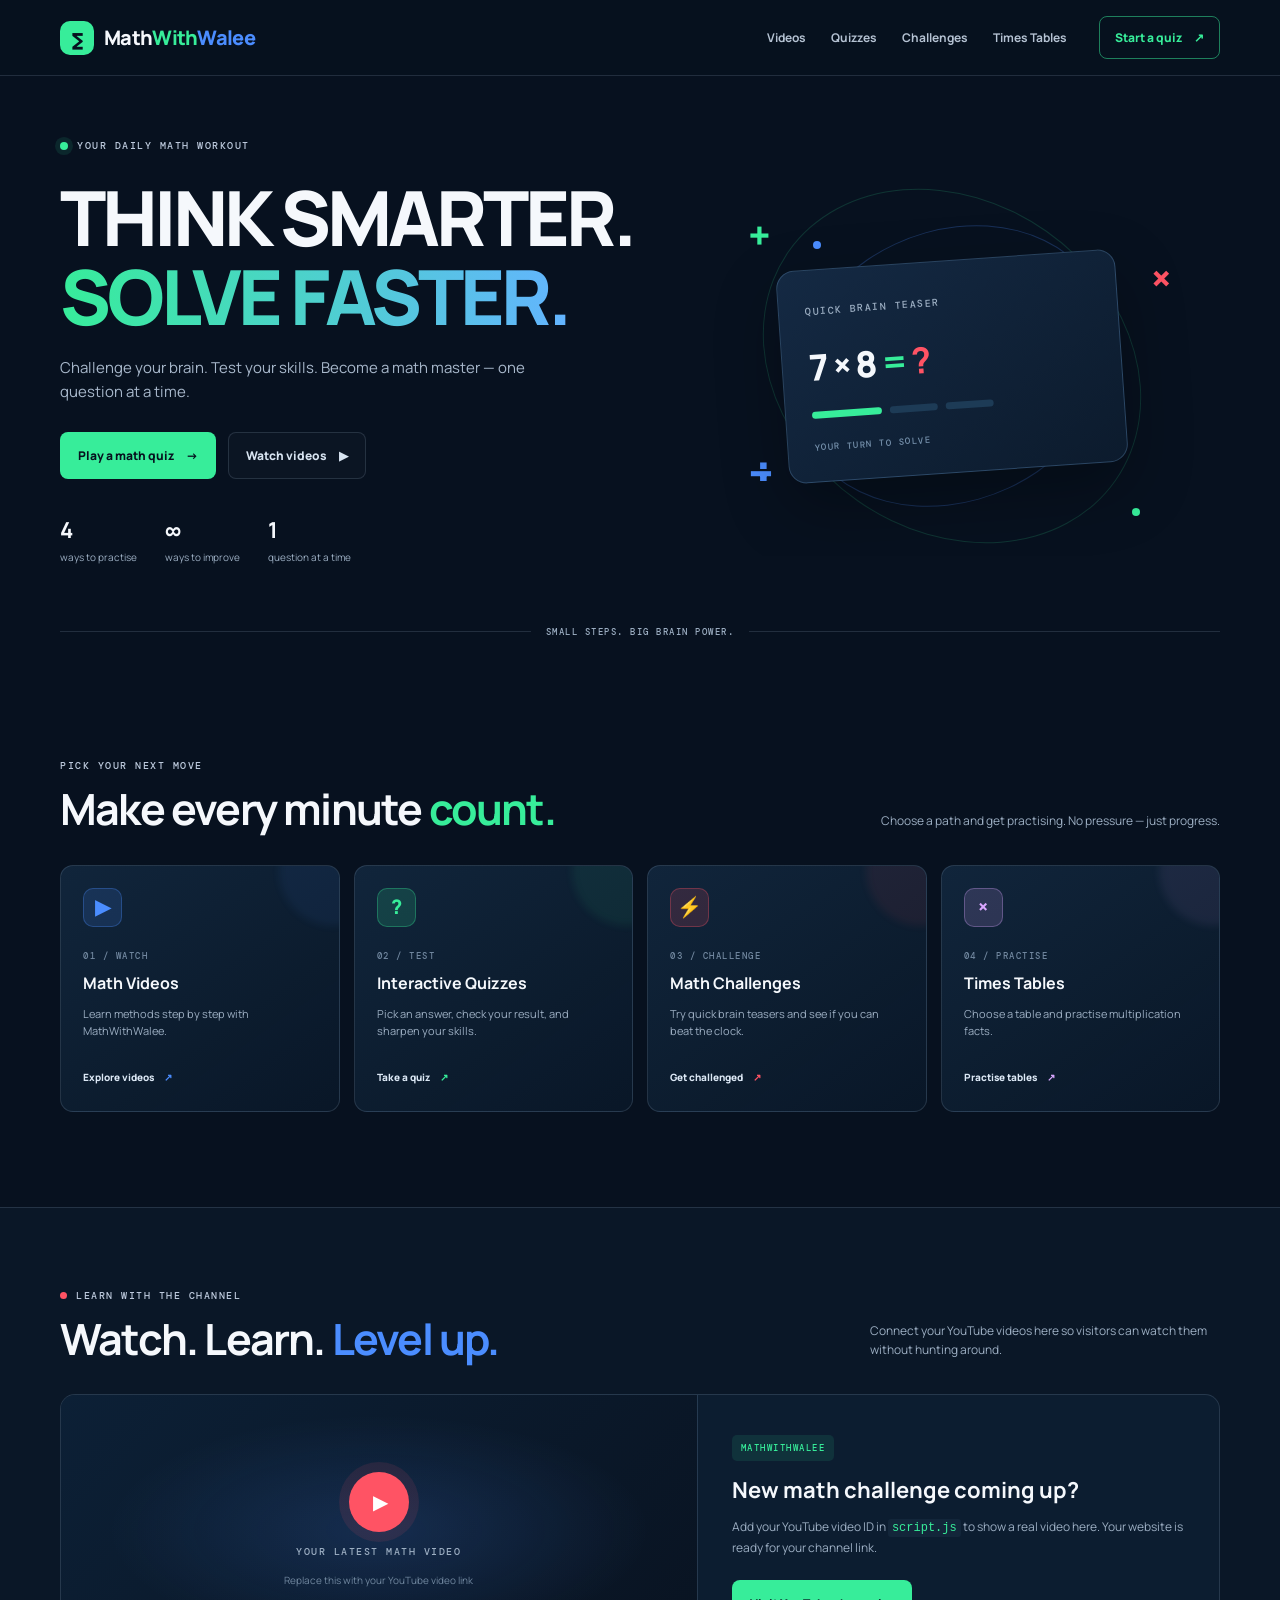
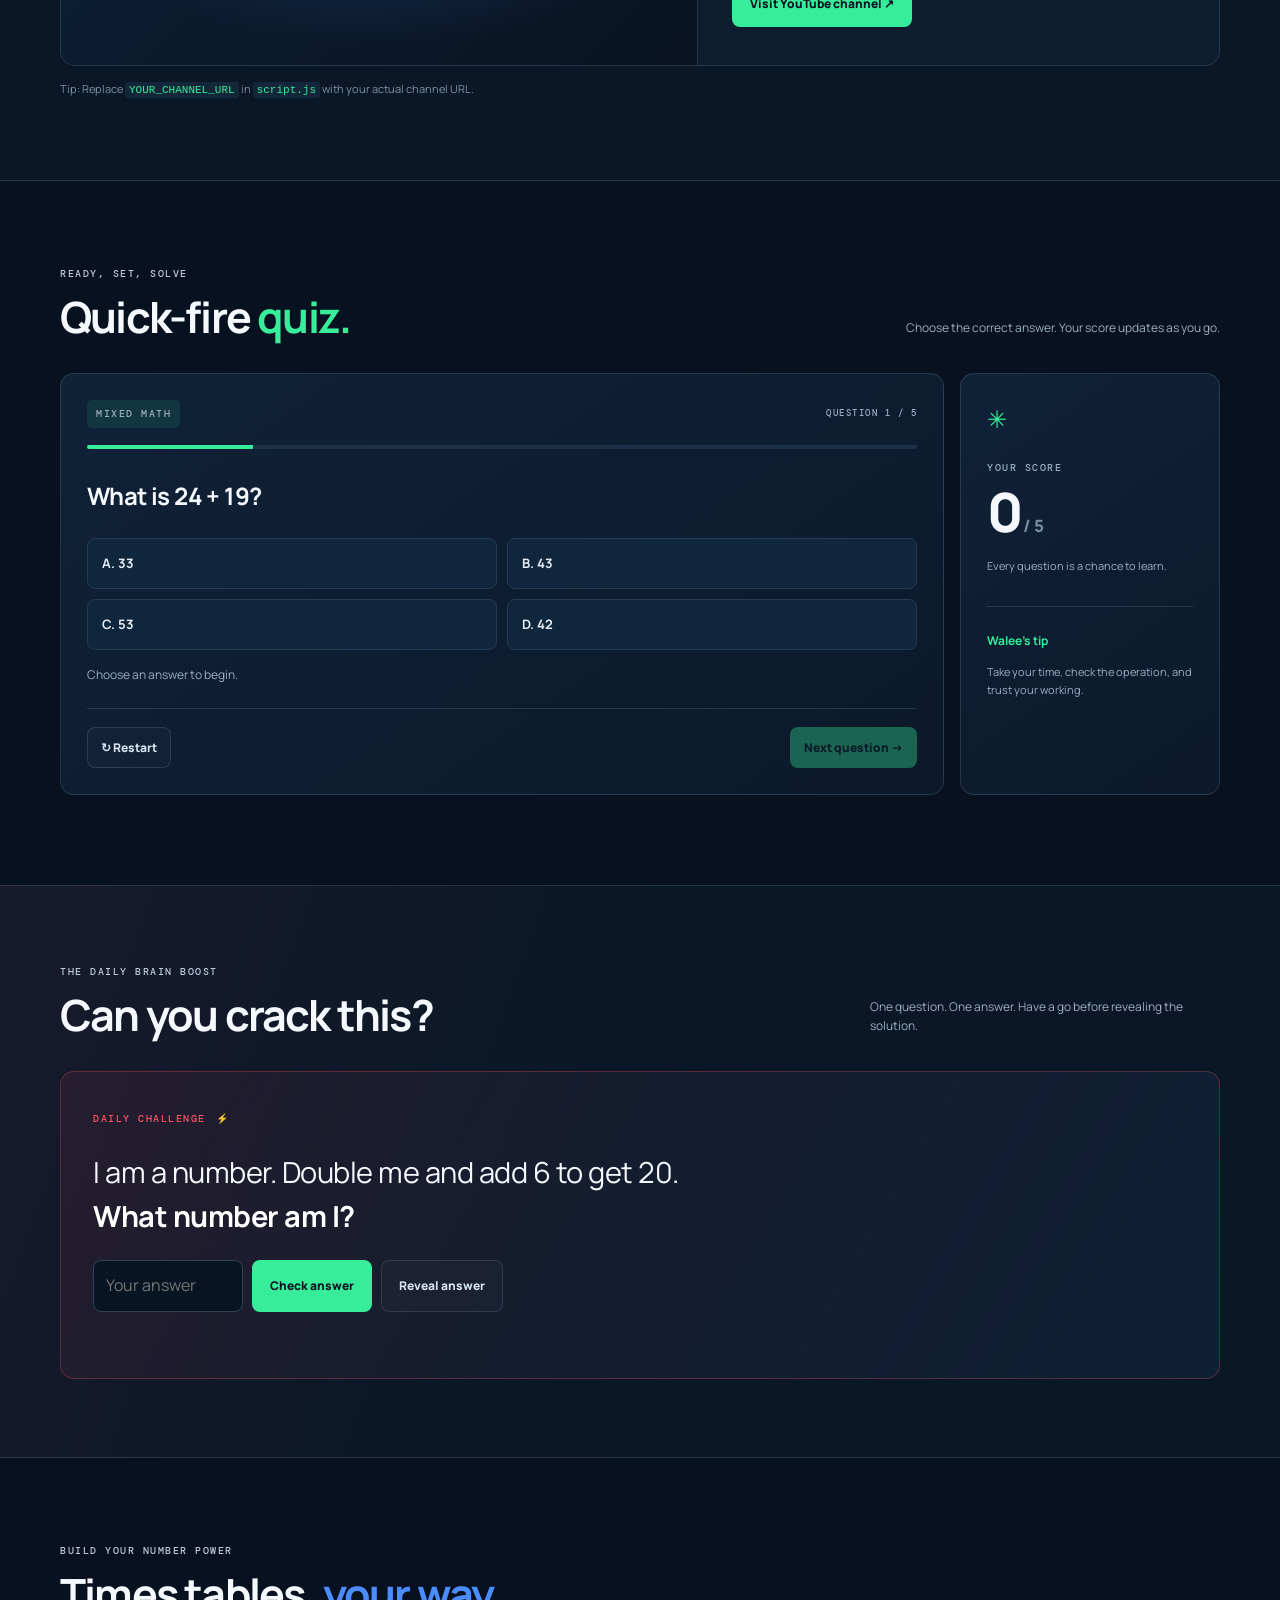
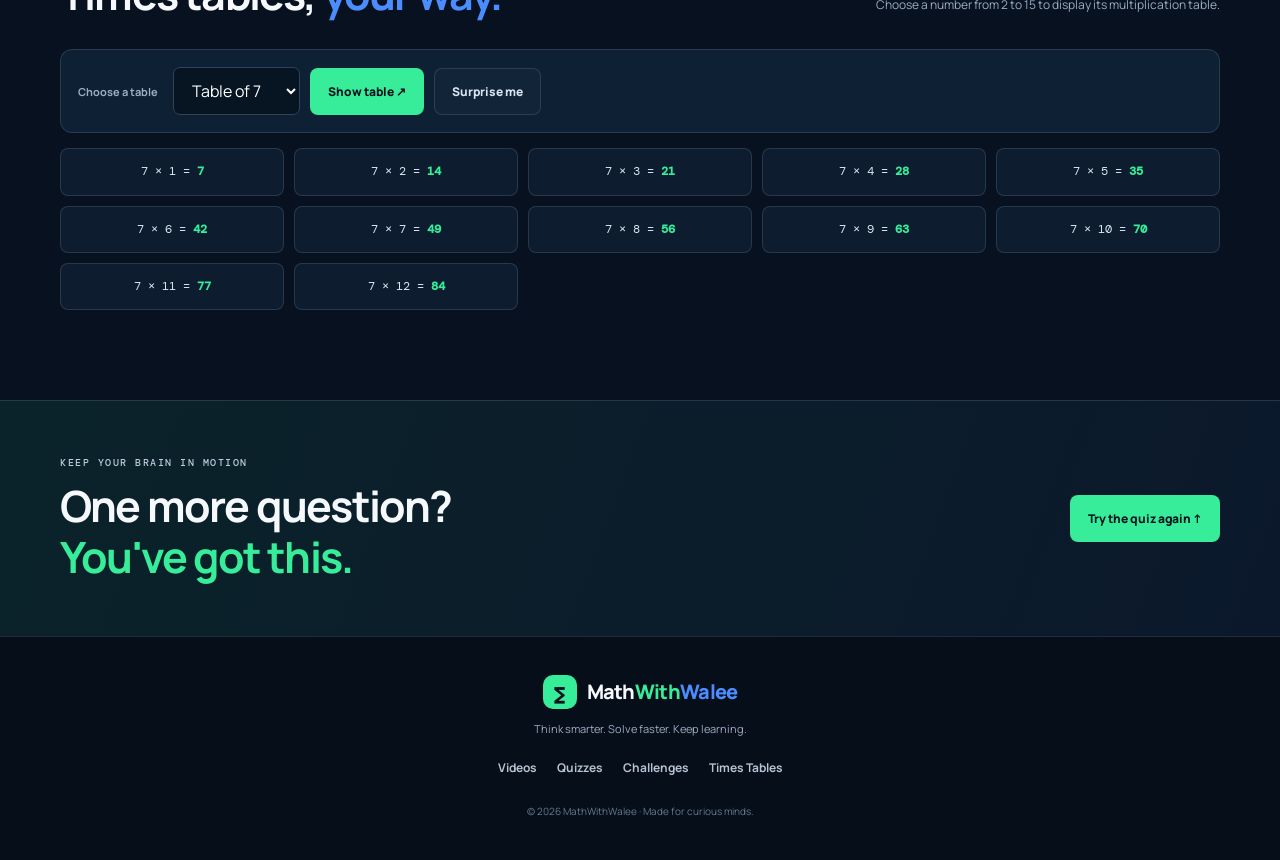
==== index.html @ cb229038 "Add files via upload" ====
<!doctype html>
<html lang="en">
<head>
  <meta charset="utf-8">
  <meta name="viewport" content="width=device-width, initial-scale=1">
  <meta name="description" content="MathWithWalee — think smarter, solve faster. Practice math quizzes, challenges, times tables and videos.">
  <title>MathWithWalee | Think Smarter. Solve Faster.</title>
  <link rel="stylesheet" href="styles.css">
</head>
<body>
  <header class="site-header">
    <a class="brand" href="#home" aria-label="MathWithWalee home">
      <span class="brand-mark">∑</span><span>Math<span class="green">With</span><span class="blue">Walee</span></span>
    </a>
    <button class="menu-toggle" id="menuToggle" aria-label="Open navigation" aria-expanded="false">☰</button>
    <nav id="mainNav" aria-label="Main navigation">
      <a href="#videos">Videos</a><a href="#quiz">Quizzes</a><a href="#challenges">Challenges</a><a href="#tables">Times Tables</a>
    </nav>
    <a class="header-cta" href="#quiz">Start a quiz <span>↗</span></a>
  </header>

  <main>
    <section class="hero section-wrap" id="home">
      <div class="hero-copy">
        <div class="eyebrow"><span class="pulse"></span> YOUR DAILY MATH WORKOUT</div>
        <h1>THINK SMARTER.<br><span class="gradient-text">SOLVE FASTER.</span></h1>
        <p>Challenge your brain. Test your skills. Become a math master — one question at a time.</p>
        <div class="hero-actions"><a class="btn btn-primary" href="#quiz">Play a math quiz <span>→</span></a><a class="btn btn-ghost" href="#videos">Watch videos <span>▶</span></a></div>
        <div class="hero-stats"><div><strong>4</strong><span>ways to practise</span></div><div><strong>∞</strong><span>ways to improve</span></div><div><strong>1</strong><span>question at a time</span></div></div>
      </div>
      <div class="hero-art" aria-label="Decorative math symbols">
        <div class="art-orbit orbit-one"></div><div class="art-orbit orbit-two"></div>
        <div class="floating-symbol plus">+</div><div class="floating-symbol divide">÷</div><div class="floating-symbol multiply">×</div>
        <div class="equation-card"><span class="mini-label">QUICK BRAIN TEASER</span><div class="equation">7 × 8 <span>=</span> <b>?</b></div><div class="answer-slots"><i></i><i></i><i></i></div><span class="card-foot">YOUR TURN TO SOLVE</span></div>
        <div class="art-dot dot-a"></div><div class="art-dot dot-b"></div><div class="art-dot dot-c"></div>
      </div>
      <div class="hero-bottom-line"><span></span> SMALL STEPS. BIG BRAIN POWER. <span></span></div>
    </section>

    <section class="section-wrap explore" id="explore">
      <div class="section-heading"><div><div class="eyebrow">PICK YOUR NEXT MOVE</div><h2>Make every minute <span class="green">count.</span></h2></div><p>Choose a path and get practising. No pressure — just progress.</p></div>
      <div class="feature-grid">
        <a class="feature-card feature-video" href="#videos"><div class="feature-icon">▶</div><div class="feature-number">01 / WATCH</div><h3>Math Videos</h3><p>Learn methods step by step with MathWithWalee.</p><span class="card-link">Explore videos <b>↗</b></span></a>
        <a class="feature-card feature-quiz" href="#quiz"><div class="feature-icon">?</div><div class="feature-number">02 / TEST</div><h3>Interactive Quizzes</h3><p>Pick an answer, check your result, and sharpen your skills.</p><span class="card-link">Take a quiz <b>↗</b></span></a>
        <a class="feature-card feature-challenge" href="#challenges"><div class="feature-icon">⚡</div><div class="feature-number">03 / CHALLENGE</div><h3>Math Challenges</h3><p>Try quick brain teasers and see if you can beat the clock.</p><span class="card-link">Get challenged <b>↗</b></span></a>
        <a class="feature-card feature-tables" href="#tables"><div class="feature-icon">×</div><div class="feature-number">04 / PRACTISE</div><h3>Times Tables</h3><p>Choose a table and practise multiplication facts.</p><span class="card-link">Practise tables <b>↗</b></span></a>
      </div>
    </section>

    <section class="dark-band" id="videos">
      <div class="section-wrap video-section">
        <div class="section-heading"><div><div class="eyebrow"><span class="red-dot"></span> LEARN WITH THE CHANNEL</div><h2>Watch. Learn. <span class="blue">Level up.</span></h2></div><p>Connect your YouTube videos here so visitors can watch them without hunting around.</p></div>
        <div class="video-panel">
          <div class="video-placeholder"><div class="play-button">▶</div><span>YOUR LATEST MATH VIDEO</span><small>Replace this with your YouTube video link</small></div>
          <div class="video-info"><span class="tag">MATHWITHWALEE</span><h3>New math challenge coming up?</h3><p>Add your YouTube video ID in <code>script.js</code> to show a real video here. Your website is ready for your channel link.</p><a class="btn btn-primary" id="youtubeLink" href="https://www.youtube.com/" target="_blank" rel="noopener">Visit YouTube channel ↗</a></div>
        </div>
        <div class="helper-note">Tip: Replace <code>YOUR_CHANNEL_URL</code> in <code>script.js</code> with your actual channel URL.</div>
      </div>
    </section>

    <section class="section-wrap quiz-section" id="quiz">
      <div class="section-heading"><div><div class="eyebrow">READY, SET, SOLVE</div><h2>Quick-fire <span class="green">quiz.</span></h2></div><p>Choose the correct answer. Your score updates as you go.</p></div>
      <div class="quiz-layout">
        <div class="quiz-card">
          <div class="quiz-top"><span class="tag">MIXED MATH</span><span id="questionCounter">QUESTION 1 / 5</span></div>
          <div class="progress-track"><div id="progressBar"></div></div>
          <h3 id="questionText">What is 24 + 19?</h3>
          <div class="answer-grid" id="answerOptions"></div>
          <div class="quiz-feedback" id="quizFeedback" aria-live="polite">Choose an answer to begin.</div>
          <div class="quiz-controls"><button class="btn btn-ghost" id="restartQuiz">↻ Restart</button><button class="btn btn-primary" id="nextQuestion" disabled>Next question →</button></div>
        </div>
        <aside class="score-card"><div class="score-symbol">✳</div><span class="mini-label">YOUR SCORE</span><div class="score-number"><span id="scoreValue">0</span><small> / 5</small></div><p id="scoreMessage">Every question is a chance to learn.</p><div class="score-rule"></div><div class="score-tip"><b>Walee's tip</b><p>Take your time, check the operation, and trust your working.</p></div></aside>
      </div>
    </section>

    <section class="challenge-section" id="challenges">
      <div class="section-wrap">
        <div class="section-heading"><div><div class="eyebrow">THE DAILY BRAIN BOOST</div><h2>Can you crack <span class="red">this?</span></h2></div><p>One question. One answer. Have a go before revealing the solution.</p></div>
        <div class="challenge-box"><div class="challenge-badge">DAILY CHALLENGE <span>⚡</span></div><div class="challenge-question">I am a number. Double me and add 6 to get 20. <br><strong>What number am I?</strong></div><div class="challenge-actions"><input id="challengeAnswer" type="number" inputmode="numeric" placeholder="Your answer" aria-label="Your answer"><button class="btn btn-primary" id="checkChallenge">Check answer</button><button class="btn btn-ghost" id="revealChallenge">Reveal answer</button></div><p id="challengeFeedback" class="challenge-feedback" aria-live="polite"></p></div>
      </div>
    </section>

    <section class="section-wrap tables-section" id="tables">
      <div class="section-heading"><div><div class="eyebrow">BUILD YOUR NUMBER POWER</div><h2>Times tables, <span class="blue">your way.</span></h2></div><p>Choose a number from 2 to 15 to display its multiplication table.</p></div>
      <div class="tables-tool"><label for="tableSelect">Choose a table</label><select id="tableSelect"></select><button class="btn btn-primary" id="showTable">Show table ↗</button><button class="btn btn-ghost" id="randomTable">Surprise me</button></div>
      <div class="table-results" id="tableResults" aria-live="polite"></div>
    </section>

    <section class="final-cta"><div class="section-wrap cta-inner"><div><div class="eyebrow">KEEP YOUR BRAIN IN MOTION</div><h2>One more question?<br><span class="green">You've got this.</span></h2></div><a class="btn btn-primary" href="#quiz">Try the quiz again ↑</a></div></section>
  </main>
  <footer class="site-footer"><a class="brand" href="#home"><span class="brand-mark">∑</span><span>Math<span class="green">With</span><span class="blue">Walee</span></span></a><p>Think smarter. Solve faster. Keep learning.</p><div class="footer-links"><a href="#videos">Videos</a><a href="#quiz">Quizzes</a><a href="#challenges">Challenges</a><a href="#tables">Times Tables</a></div><small>© <span id="year"></span> MathWithWalee · Made for curious minds.</small></footer>
  <script src="script.js"></script>
</body>
</html>
---- styles.css ----
@import url('https://fonts.googleapis.com/css2?family=DM+Mono:wght@400;500&family=Manrope:wght@400;500;600;700;800&display=swap');
:root{--bg:#07111f;--panel:#0d1b2d;--panel2:#102238;--text:#f5f8fc;--muted:#9caec2;--green:#37ed9a;--blue:#4b8dff;--red:#ff5364;--line:rgba(172,198,224,.16);--max:1160px}
*{box-sizing:border-box}html{scroll-behavior:smooth;scroll-padding-top:86px}body{margin:0;background:var(--bg);color:var(--text);font-family:Manrope,Arial,sans-serif;line-height:1.6}a{color:inherit;text-decoration:none}button,input,select{font:inherit}.section-wrap{width:min(var(--max),calc(100% - 44px));margin:auto}.site-header{height:76px;padding:0 max(22px,calc((100% - var(--max))/2));display:flex;align-items:center;gap:32px;border-bottom:1px solid var(--line);background:rgba(7,17,31,.94);position:sticky;top:0;z-index:10;backdrop-filter:blur(16px)}.brand{display:flex;align-items:center;gap:10px;font-weight:800;font-size:20px;letter-spacing:-.7px;white-space:nowrap}.brand-mark{display:grid;place-items:center;width:34px;height:34px;border-radius:10px;background:var(--green);color:#07111f;font-size:23px}.green{color:var(--green)}.blue{color:var(--blue)}.site-header nav{display:flex;gap:25px;margin-left:auto}.site-header nav a,.footer-links a{font-size:12px;color:#b5c3d3;font-weight:700;transition:color .2s}.site-header nav a:hover,.footer-links a:hover{color:var(--green)}.header-cta{font-size:12px;font-weight:800;padding:11px 15px;border:1px solid rgba(55,237,154,.5);border-radius:8px;color:var(--green);white-space:nowrap}.header-cta span{padding-left:10px}.menu-toggle{display:none;background:transparent;color:white;border:0;font-size:24px}
.hero{min-height:565px;display:grid;grid-template-columns:1.06fr .94fr;align-items:center;gap:20px;padding-top:52px;padding-bottom:25px;position:relative}.hero-copy{padding:10px 0 40px}.eyebrow,.mini-label,.feature-number,.tag,.card-foot,.quiz-top span,.hero-bottom-line,.video-placeholder>span{font-family:"DM Mono",monospace;font-size:10px;letter-spacing:1.5px;font-weight:500;color:var(--muted)}.eyebrow{display:flex;align-items:center;gap:9px;color:#bdcadd}.pulse{width:8px;height:8px;border-radius:50%;background:var(--green);box-shadow:0 0 0 5px rgba(55,237,154,.1)}h1{font-size:clamp(43px,6.1vw,76px);line-height:1.04;letter-spacing:-4px;margin:24px 0 20px;font-weight:800}.gradient-text{background:linear-gradient(90deg,var(--green),#63b4ff);background-clip:text;-webkit-background-clip:text;color:transparent}.hero-copy>p{color:#a8b8cb;max-width:475px;font-size:15px}.hero-actions{display:flex;gap:12px;flex-wrap:wrap;margin-top:28px}.btn{display:inline-flex;align-items:center;justify-content:center;gap:12px;border-radius:8px;padding:13px 17px;font-weight:800;font-size:12px;cursor:pointer;border:1px solid transparent;transition:transform .2s,border-color .2s,background .2s}.btn:hover{transform:translateY(-2px)}.btn-primary{background:var(--green);color:#07111f}.btn-primary:hover{background:#72f8b7}.btn-ghost{border-color:var(--line);background:rgba(255,255,255,.02);color:#d8e4f1}.btn-ghost:hover{border-color:rgba(75,141,255,.6)}.hero-stats{display:flex;gap:28px;margin-top:38px}.hero-stats div{display:flex;flex-direction:column}.hero-stats strong{font-size:22px;line-height:1.2}.hero-stats span{font-size:10px;color:var(--muted);margin-top:5px}.hero-art{height:380px;position:relative;display:grid;place-items:center;overflow:hidden}.art-orbit{position:absolute;border:1px solid rgba(75,141,255,.25);border-radius:50%;transform:rotate(-25deg)}.orbit-one{width:330px;height:270px}.orbit-two{width:400px;height:330px;border-color:rgba(55,237,154,.16);transform:rotate(35deg)}.equation-card{z-index:2;width:min(340px,88%);padding:26px;background:linear-gradient(145deg,#142943,#0c1b2d);border:1px solid rgba(113,160,207,.28);border-radius:18px;box-shadow:0 25px 65px rgba(0,0,0,.3);transform:rotate(-4deg)}.equation{font-size:36px;font-weight:800;letter-spacing:-1.5px;margin:16px 0}.equation span{color:var(--green)}.equation b{color:var(--red)}.answer-slots{display:flex;gap:8px}.answer-slots i{height:7px;width:48px;background:#1d3b56;border-radius:5px}.answer-slots i:first-child{background:var(--green);width:70px}.card-foot{display:block;margin-top:22px;font-size:9px;color:#7590ab}.floating-symbol{position:absolute;font-size:40px;font-weight:800}.plus{color:var(--green);top:27px;left:12%}.divide{color:var(--blue);bottom:45px;left:12%;font-size:48px}.multiply{color:var(--red);right:9%;top:70px}.art-dot{position:absolute;width:8px;height:8px;border-radius:50%}.dot-a{background:var(--green);right:15%;bottom:40px}.dot-b{background:var(--blue);left:24%;top:65px}.dot-c{background:var(--red);right:22%;top:26%}.hero-bottom-line{grid-column:1/-1;display:flex;align-items:center;gap:15px;justify-content:center;margin:0 0 22px;font-size:9px}.hero-bottom-line span{height:1px;background:var(--line);flex:1}
.explore{padding-top:72px;padding-bottom:95px}.section-heading{display:flex;align-items:end;justify-content:space-between;gap:30px;margin-bottom:30px}.section-heading h2,.cta-inner h2{font-size:clamp(29px,4vw,43px);line-height:1.18;letter-spacing:-1.8px;margin:10px 0 0}.section-heading>p{max-width:350px;color:var(--muted);font-size:12px;margin:0 0 5px}.feature-grid{display:grid;grid-template-columns:repeat(4,1fr);gap:14px}.feature-card{min-height:245px;padding:22px;border:1px solid var(--line);border-radius:13px;background:linear-gradient(145deg,rgba(18,39,62,.92),rgba(10,24,40,.9));position:relative;overflow:hidden;transition:transform .2s,border-color .2s}.feature-card:hover{transform:translateY(-5px);border-color:rgba(55,237,154,.55)}.feature-card:after{content:"";position:absolute;width:110px;height:110px;border-radius:50%;right:-50px;top:-50px;background:var(--accent);opacity:.07;filter:blur(4px)}.feature-video{--accent:var(--blue)}.feature-quiz{--accent:var(--green)}.feature-challenge{--accent:var(--red)}.feature-tables{--accent:#d9a6ff}.feature-icon{width:39px;height:39px;display:grid;place-items:center;background:color-mix(in srgb,var(--accent) 15%,transparent);border:1px solid color-mix(in srgb,var(--accent) 30%,transparent);color:var(--accent);border-radius:10px;font-weight:800;font-size:20px;margin-bottom:22px}.feature-number{font-size:9px;color:#71879f}.feature-card h3{font-size:16px;margin:8px 0}.feature-card p{font-size:11px;color:var(--muted);margin:0 0 23px}.card-link{font-size:10px;font-weight:800;color:#dce8f5}.card-link b{color:var(--accent);margin-left:8px}
.dark-band{background:#0a1727;border-top:1px solid var(--line);border-bottom:1px solid var(--line)}.video-section{padding-top:80px;padding-bottom:80px}.red-dot{display:inline-block;width:7px;height:7px;background:var(--red);border-radius:50%}.video-panel{display:grid;grid-template-columns:1.1fr .9fr;overflow:hidden;border:1px solid var(--line);border-radius:15px;background:#0c1d30}.video-placeholder{min-height:270px;background:radial-gradient(ellipse at center,rgba(75,141,255,.17),transparent 60%),linear-gradient(135deg,#0c2036,#091321);display:flex;align-items:center;justify-content:center;flex-direction:column;gap:12px;border-right:1px solid var(--line)}.play-button{display:grid;place-items:center;width:60px;height:60px;border-radius:50%;background:var(--red);color:white;padding-left:4px;box-shadow:0 0 0 10px rgba(255,83,100,.1);font-size:20px}.video-placeholder small{font-size:10px;color:#71879f}.video-info{padding:34px;align-self:center}.tag{display:inline-block;padding:6px 9px;border-radius:5px;background:rgba(55,237,154,.1);color:var(--green);font-size:9px}.video-info h3{font-size:22px;line-height:1.25;margin:16px 0 10px}.video-info p{font-size:12px;color:var(--muted);margin-bottom:23px}.helper-note{font-size:11px;color:#7e91a7;margin-top:14px}.helper-note code,.video-info code{color:var(--green);background:#13263a;padding:2px 4px;border-radius:3px}
.quiz-section{padding-top:85px;padding-bottom:90px}.quiz-layout{display:grid;grid-template-columns:1fr 260px;gap:16px}.quiz-card,.score-card{background:linear-gradient(145deg,#102238,#0b192a);border:1px solid var(--line);border-radius:14px;padding:26px}.quiz-top{display:flex;align-items:center;justify-content:space-between;gap:12px}.quiz-top span:last-child{font-size:9px}.progress-track{height:4px;background:#1c3147;border-radius:5px;margin:17px 0 28px;overflow:hidden}.progress-track div{height:100%;width:20%;background:var(--green);transition:width .25s}.quiz-card h3{font-size:24px;letter-spacing:-.6px;margin:0 0 23px}.answer-grid{display:grid;grid-template-columns:1fr 1fr;gap:10px}.answer-option{padding:14px;text-align:left;background:#10263d;border:1px solid #233b53;border-radius:8px;color:#e6eef7;cursor:pointer;font-weight:700;font-size:13px;transition:all .2s}.answer-option:hover:not(:disabled){border-color:var(--blue);background:#152e49}.answer-option.correct{border-color:var(--green);background:rgba(55,237,154,.1);color:var(--green)}.answer-option.incorrect{border-color:var(--red);background:rgba(255,83,100,.1);color:#ff9ba5}.answer-option:disabled{cursor:default}.quiz-feedback{min-height:28px;margin:15px 0;color:var(--muted);font-size:12px}.quiz-feedback.good{color:var(--green)}.quiz-feedback.bad{color:#ff9ba5}.quiz-controls{display:flex;justify-content:space-between;gap:10px;border-top:1px solid var(--line);padding-top:18px}.quiz-controls .btn{padding:10px 13px}.btn:disabled{opacity:.35;cursor:not-allowed;transform:none}.score-card{display:flex;flex-direction:column;align-items:flex-start}.score-symbol{font-size:24px;color:var(--green);margin-bottom:22px}.score-number{font-size:54px;letter-spacing:-3px;font-weight:800;line-height:1.3}.score-number small{font-size:17px;color:#758ba2;letter-spacing:0}.score-card>p{font-size:11px;color:var(--muted)}.score-rule{height:1px;background:var(--line);width:100%;margin:20px 0}.score-tip b{font-size:12px;color:var(--green)}.score-tip p{font-size:11px;color:var(--muted);margin-bottom:0}
.challenge-section{background:linear-gradient(110deg,rgba(255,83,100,.055),transparent 45%),#0a1727;border-top:1px solid var(--line);border-bottom:1px solid var(--line);padding:78px 0}.challenge-box{position:relative;padding:32px;border:1px solid rgba(255,83,100,.28);border-radius:14px;background:linear-gradient(120deg,rgba(255,83,100,.07),rgba(16,34,56,.8));overflow:hidden}.challenge-badge{display:inline-flex;gap:10px;align-items:center;color:var(--red);font:500 10px "DM Mono",monospace;letter-spacing:1.5px}.challenge-question{font-size:clamp(20px,3vw,29px);line-height:1.5;letter-spacing:-.5px;margin:22px 0}.challenge-question strong{color:#fff}.challenge-actions{display:flex;gap:9px;flex-wrap:wrap}.challenge-actions input{width:150px;background:#071523;border:1px solid #314157;color:white;padding:12px;border-radius:8px;outline:none}.challenge-actions input:focus{border-color:var(--green)}.challenge-feedback{min-height:20px;margin:14px 0 0;font-size:12px;color:var(--muted)}.tables-section{padding-top:85px;padding-bottom:90px}.tables-tool{display:flex;align-items:center;gap:10px;flex-wrap:wrap;padding:17px;background:#0e2033;border:1px solid var(--line);border-radius:12px}.tables-tool label{font-size:11px;color:var(--muted);font-weight:700;margin-right:5px}.tables-tool select{background:#071523;color:white;border:1px solid #314157;padding:11px 14px;border-radius:7px;min-width:120px}.table-results{display:grid;grid-template-columns:repeat(5,1fr);gap:10px;margin-top:15px}.table-item{padding:13px 15px;background:#0d1d2f;border:1px solid var(--line);border-radius:8px;text-align:center;font-family:"DM Mono",monospace;font-size:12px;color:#dce8f5}.table-item b{color:var(--green)}.final-cta{background:linear-gradient(110deg,rgba(55,237,154,.08),rgba(75,141,255,.06));border-top:1px solid var(--line)}.cta-inner{display:flex;align-items:center;justify-content:space-between;gap:20px;padding-top:54px;padding-bottom:54px}.site-footer{padding:38px 22px;text-align:center;border-top:1px solid var(--line);background:#060e19}.site-footer .brand{justify-content:center}.site-footer>p{font-size:11px;color:var(--muted)}.footer-links{display:flex;justify-content:center;gap:20px;margin:20px 0}.site-footer>small{font-size:10px;color:#647a91}
@media(max-width:850px){.site-header{gap:15px}.site-header nav{gap:13px}.site-header nav a{font-size:11px}.header-cta{display:none}.hero{grid-template-columns:1fr;padding-top:45px}.hero-copy{padding-bottom:0}.hero-art{height:300px}.hero-bottom-line{margin-top:10px}.feature-grid{grid-template-columns:repeat(2,1fr)}.quiz-layout{grid-template-columns:1fr 220px}.video-panel{grid-template-columns:1fr 1fr}.table-results{grid-template-columns:repeat(3,1fr)}}
@media(max-width:620px){.section-wrap{width:calc(100% - 32px)}.site-header{height:66px;padding:0 16px;justify-content:space-between}.brand{font-size:18px}.menu-toggle{display:block;margin-left:auto}.site-header nav{display:none;position:absolute;top:65px;left:0;right:0;background:#091625;border-bottom:1px solid var(--line);padding:16px;flex-direction:column;gap:16px}.site-header nav.open{display:flex}.hero{padding-top:40px;min-height:auto}.hero-copy>p{font-size:13px}h1{letter-spacing:-2.6px;font-size:clamp(40px,12vw,64px)}.hero-art{height:260px}.equation-card{padding:20px}.equation{font-size:30px}.hero-stats{gap:18px}.hero-stats strong{font-size:19px}.hero-stats span{font-size:9px}.explore,.quiz-section,.tables-section{padding-top:60px;padding-bottom:65px}.section-heading{display:block}.section-heading>p{margin-top:12px}.feature-grid{gap:10px}.feature-card{padding:16px;min-height:235px}.feature-card h3{font-size:14px}.feature-card p{font-size:10px}.video-section{padding-top:60px;padding-bottom:60px}.video-panel{grid-template-columns:1fr}.video-placeholder{min-height:210px;border-right:0;border-bottom:1px solid var(--line)}.video-info{padding:23px}.quiz-layout{grid-template-columns:1fr}.quiz-card{padding:19px}.quiz-card h3{font-size:21px}.score-card{padding:20px}.score-symbol{margin-bottom:10px}.score-rule{margin:12px 0}.score-tip p{margin-top:5px}.challenge-section{padding:60px 0}.challenge-box{padding:22px}.challenge-actions input{width:100%}.challenge-actions .btn{flex:1}.table-results{grid-template-columns:repeat(2,1fr)}.tables-tool>*{flex:1}.tables-tool label{flex-basis:100%}.cta-inner{display:block;padding-top:40px;padding-bottom:40px}.cta-inner .btn{margin-top:20px}.footer-links{gap:12px;flex-wrap:wrap}}

.video-placeholder.embedded-video{display:block;position:relative;min-height:0;aspect-ratio:16/9}.video-placeholder.embedded-video iframe{display:block;width:100%;height:100%;min-height:270px;border:0}
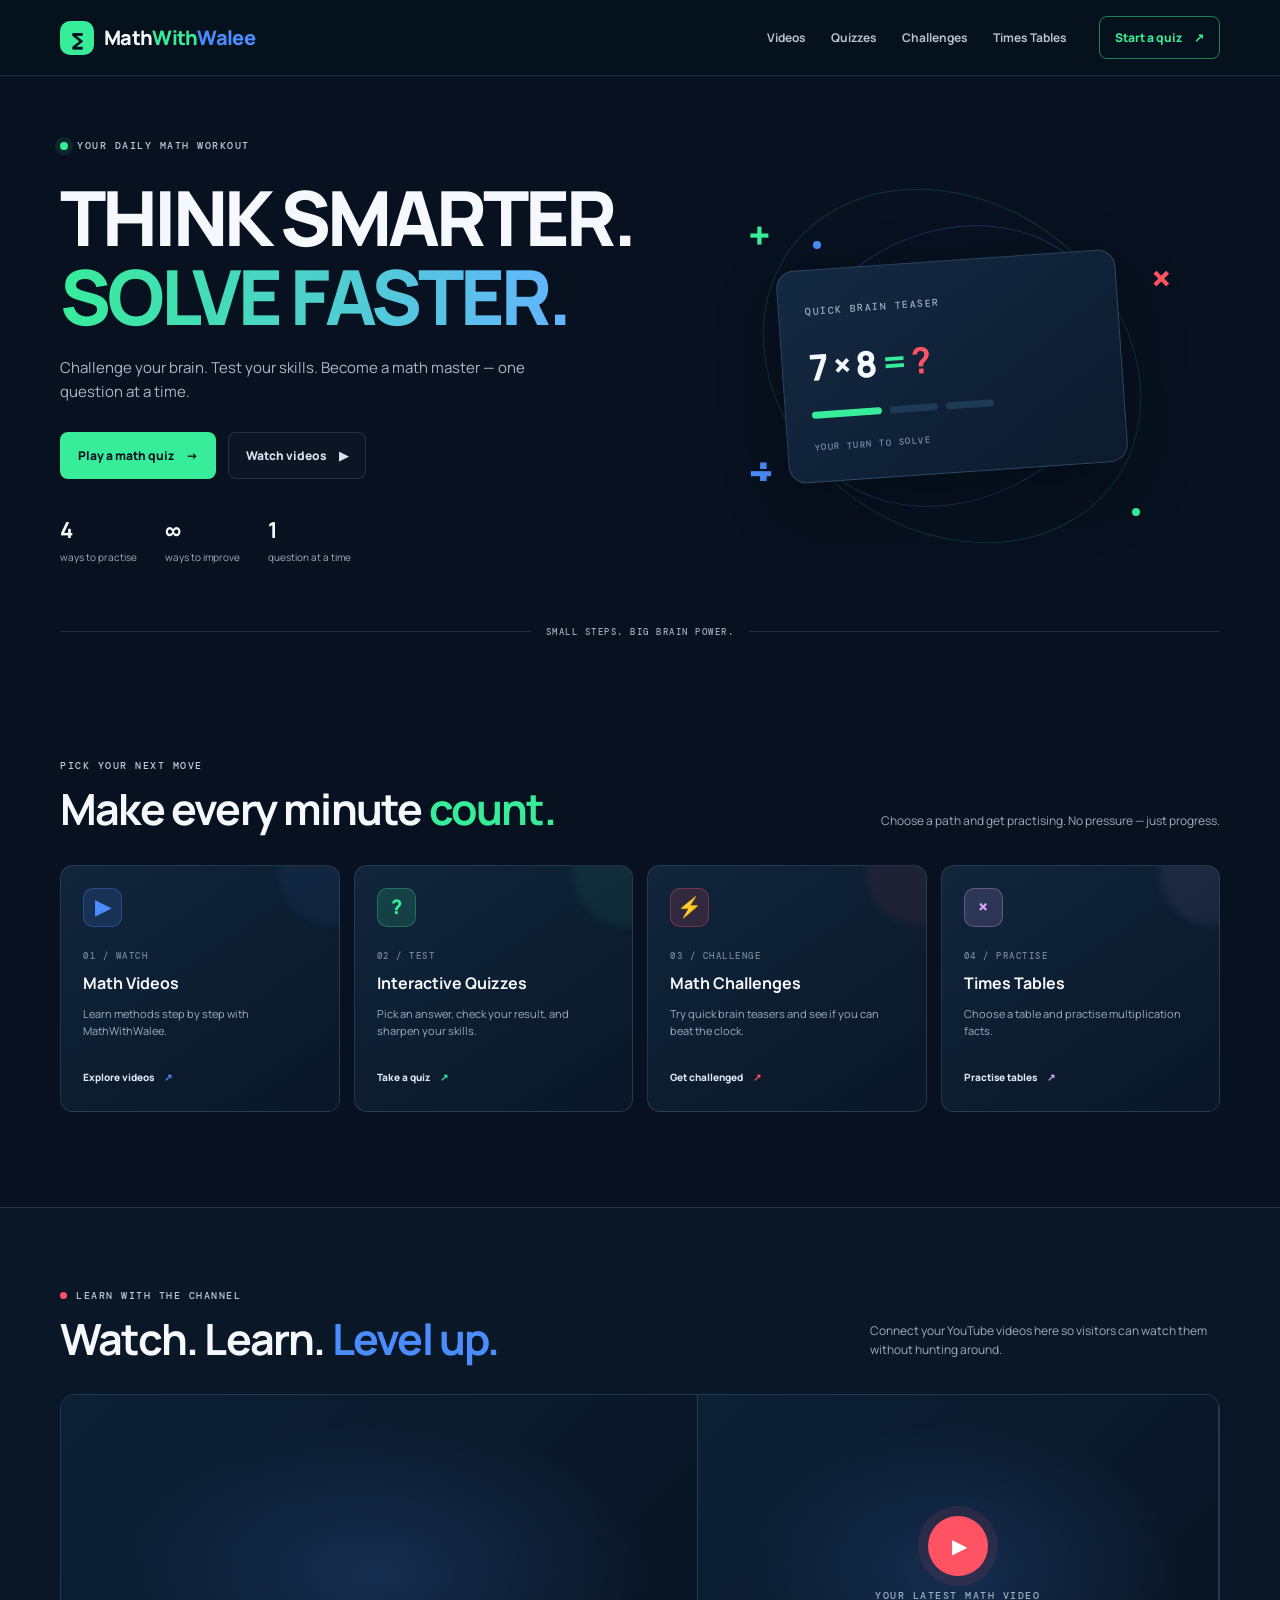
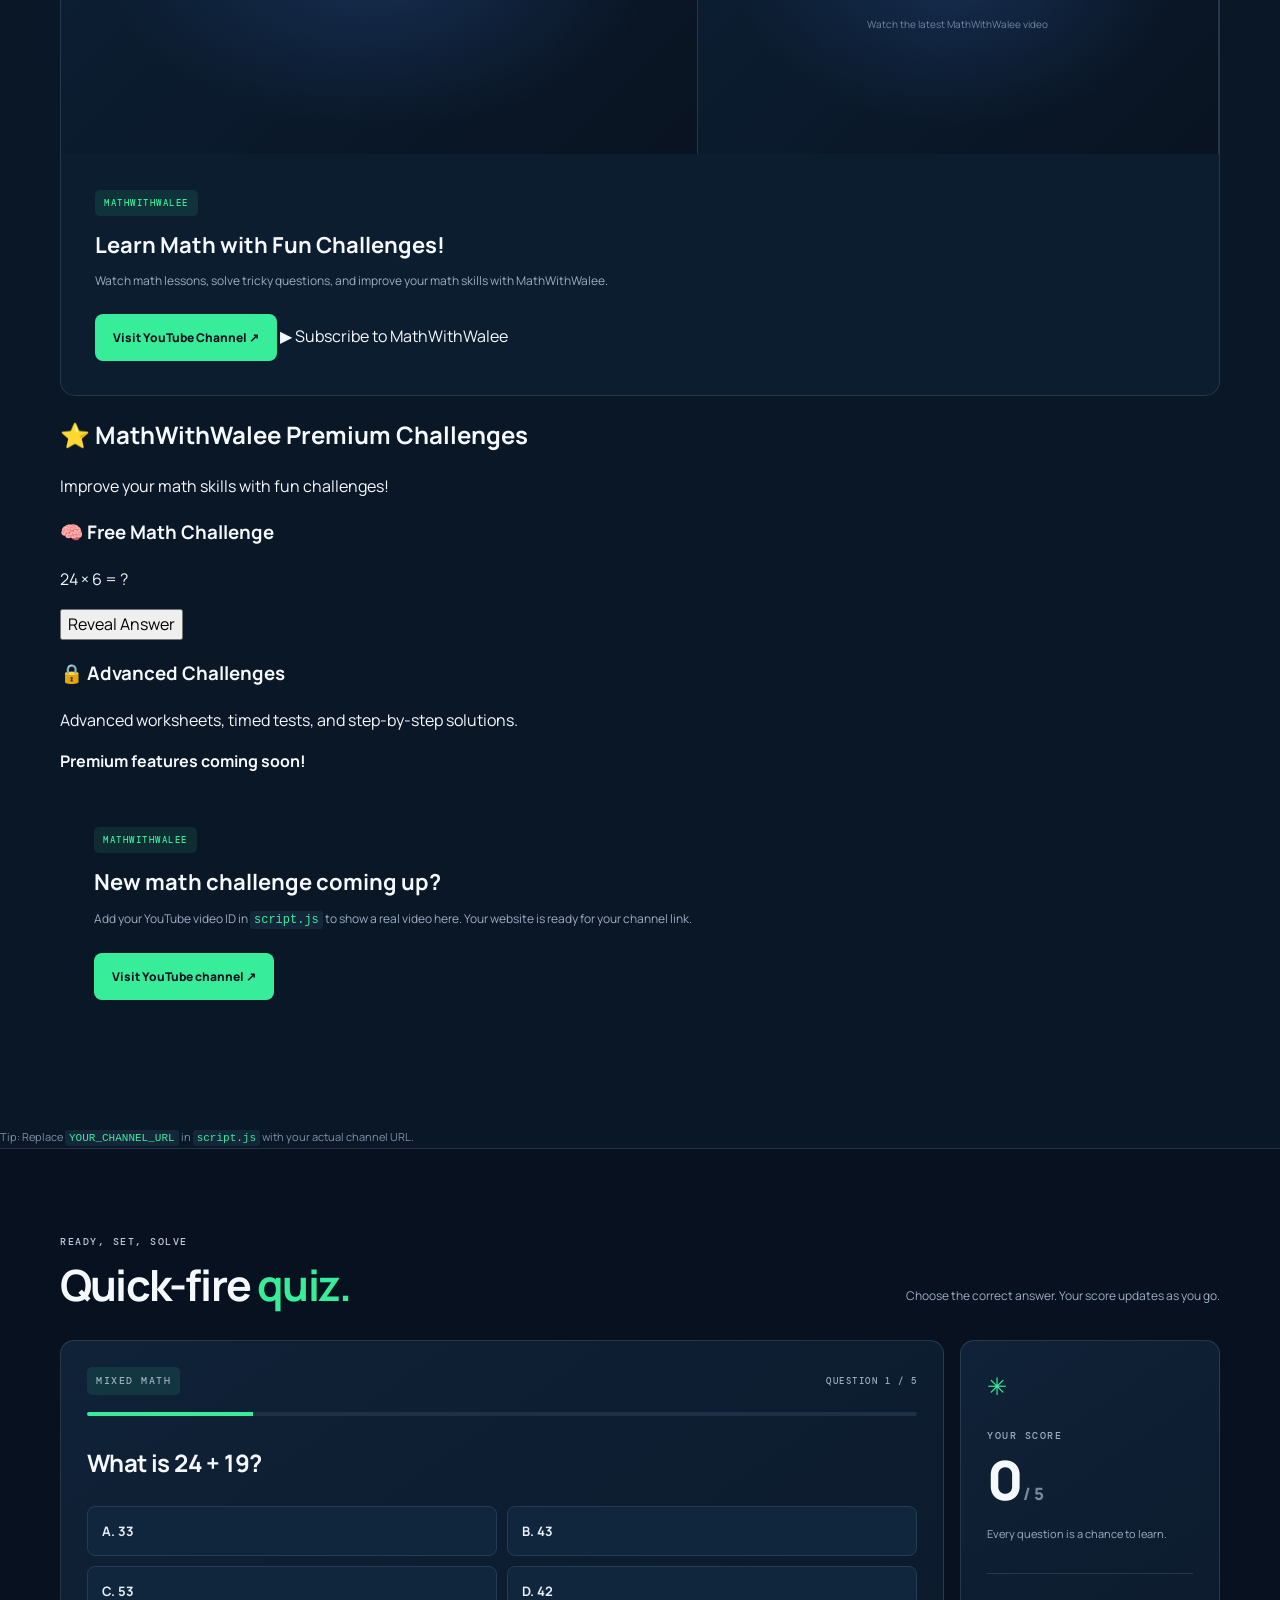
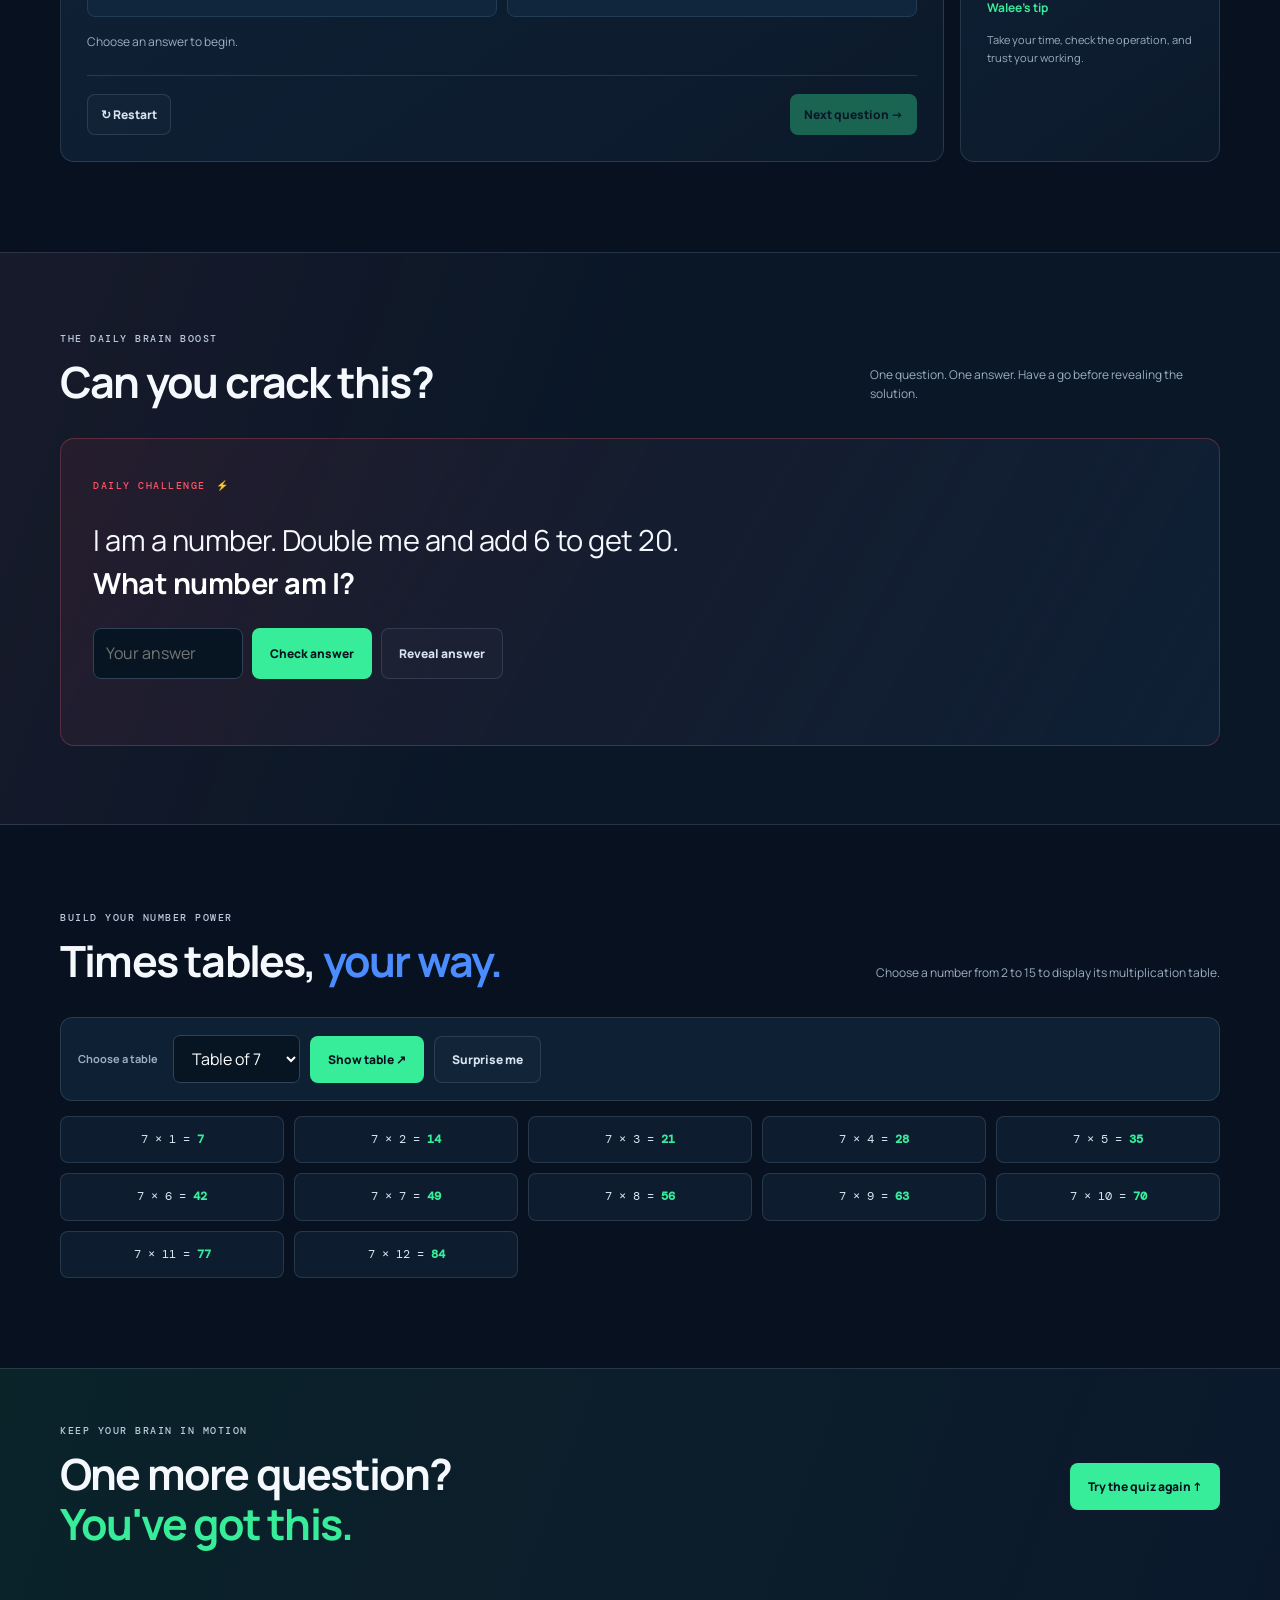
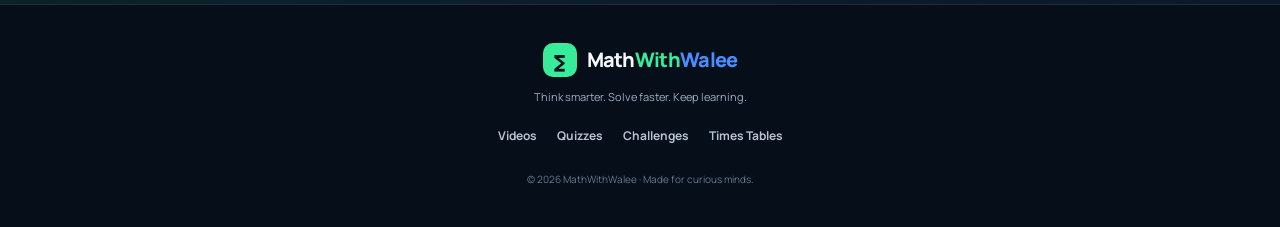
==== commit 93124b8c: "Update index.html" ====
--- a/index.html
+++ b/index.html
@@ -52,6 +52,56 @@
         <div class="section-heading"><div><div class="eyebrow"><span class="red-dot"></span> LEARN WITH THE CHANNEL</div><h2>Watch. Learn. <span class="blue">Level up.</span></h2></div><p>Connect your YouTube videos here so visitors can watch them without hunting around.</p></div>
         <div class="video-panel">
           <div class="video-placeholder"><div class="play-button">▶</div><span>YOUR LATEST MATH VIDEO</span><small>Replace this with your YouTube video link</small></div>
+          
+<div class="video-placeholder">
+  <div class="play-button">▶</div>
+  <span>YOUR LATEST MATH VIDEO</span>
+  <small>Watch the latest MathWithWalee video</small>
+</div>
+
+<div class="video-info">
+  <span class="tag">MATHWITHWALEE</span>
+  <h3>Learn Math with Fun Challenges!</h3>
+  <p>Watch math lessons, solve tricky questions, and improve your math skills with MathWithWalee.</p>
+
+  <a class="btn btn-primary"
+     id="youtubeLink"
+     href="https://www.youtube.com/@MathWithWalee-ev3"
+     target="_blank"
+     rel="noopener noreferrer">
+    Visit YouTube Channel ↗
+  </a>
+
+  <a class="subscribe-btn"
+     href="https://www.youtube.com/@MathWithWalee-ev3?sub_confirmation=1"
+     target="_blank"
+     rel="noopener noreferrer">
+    ▶ Subscribe to MathWithWalee
+  </a>
+</div>
+</div>
+
+<section class="premium-section" id="premium">
+  <h2>⭐ MathWithWalee Premium Challenges</h2>
+  <p>Improve your math skills with fun challenges!</p>
+
+  <div class="premium-card">
+    <h3>🧠 Free Math Challenge</h3>
+    <p class="math-question">24 × 6 = ?</p>
+    <button class="challenge-btn"
+      onclick="this.nextElementSibling.hidden = false">
+      Reveal Answer
+    </button>
+    <p hidden>Answer: 144 🎉</p>
+  </div>
+
+  <div class="premium-card">
+    <h3>🔒 Advanced Challenges</h3>
+    <p>Advanced worksheets, timed tests, and step-by-step solutions.</p>
+    <p><strong>Premium features coming soon!</strong></p>
+  </div>
+</section>
+
           <div class="video-info"><span class="tag">MATHWITHWALEE</span><h3>New math challenge coming up?</h3><p>Add your YouTube video ID in <code>script.js</code> to show a real video here. Your website is ready for your channel link.</p><a class="btn btn-primary" id="youtubeLink" href="https://www.youtube.com/" target="_blank" rel="noopener">Visit YouTube channel ↗</a></div>
         </div>
         <div class="helper-note">Tip: Replace <code>YOUR_CHANNEL_URL</code> in <code>script.js</code> with your actual channel URL.</div>
@@ -91,4 +141,4 @@
   <footer class="site-footer"><a class="brand" href="#home"><span class="brand-mark">∑</span><span>Math<span class="green">With</span><span class="blue">Walee</span></span></a><p>Think smarter. Solve faster. Keep learning.</p><div class="footer-links"><a href="#videos">Videos</a><a href="#quiz">Quizzes</a><a href="#challenges">Challenges</a><a href="#tables">Times Tables</a></div><small>© <span id="year"></span> MathWithWalee · Made for curious minds.</small></footer>
   <script src="script.js"></script>
 </body>
-</html>+</html>
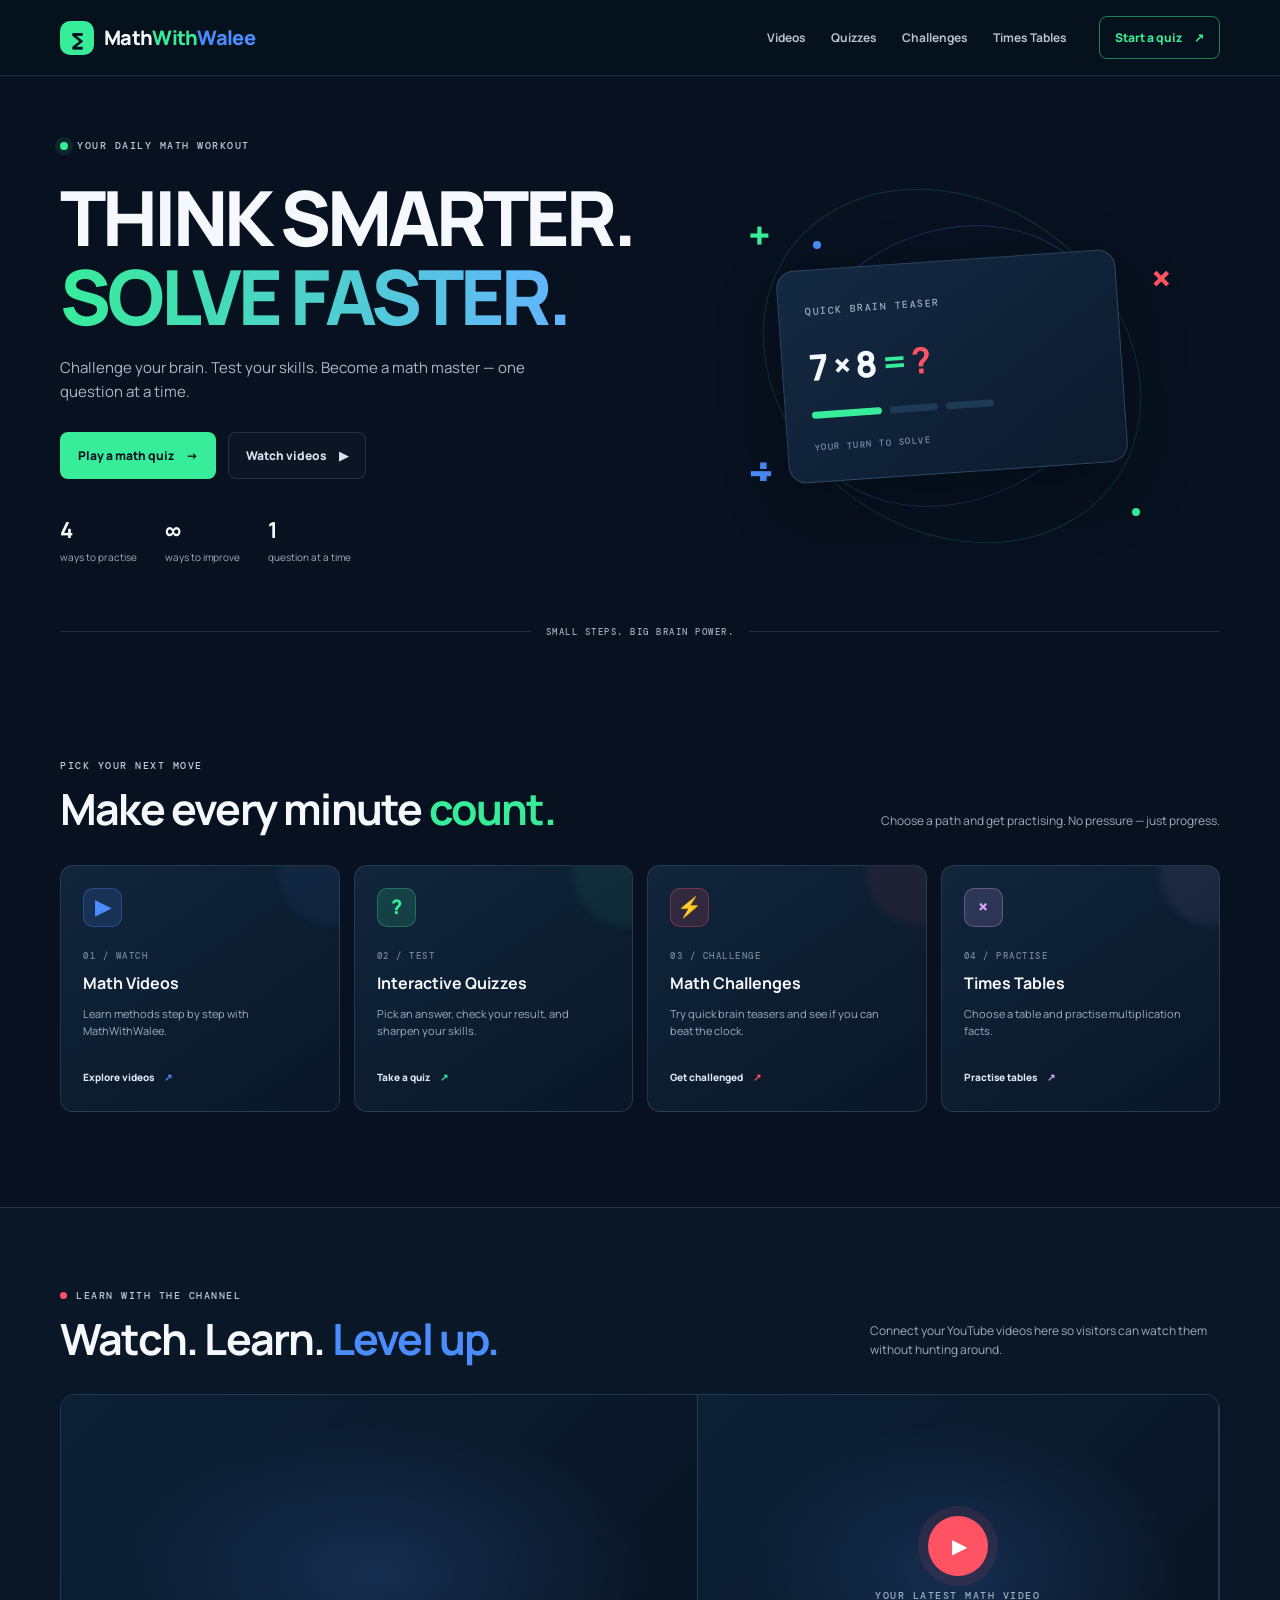
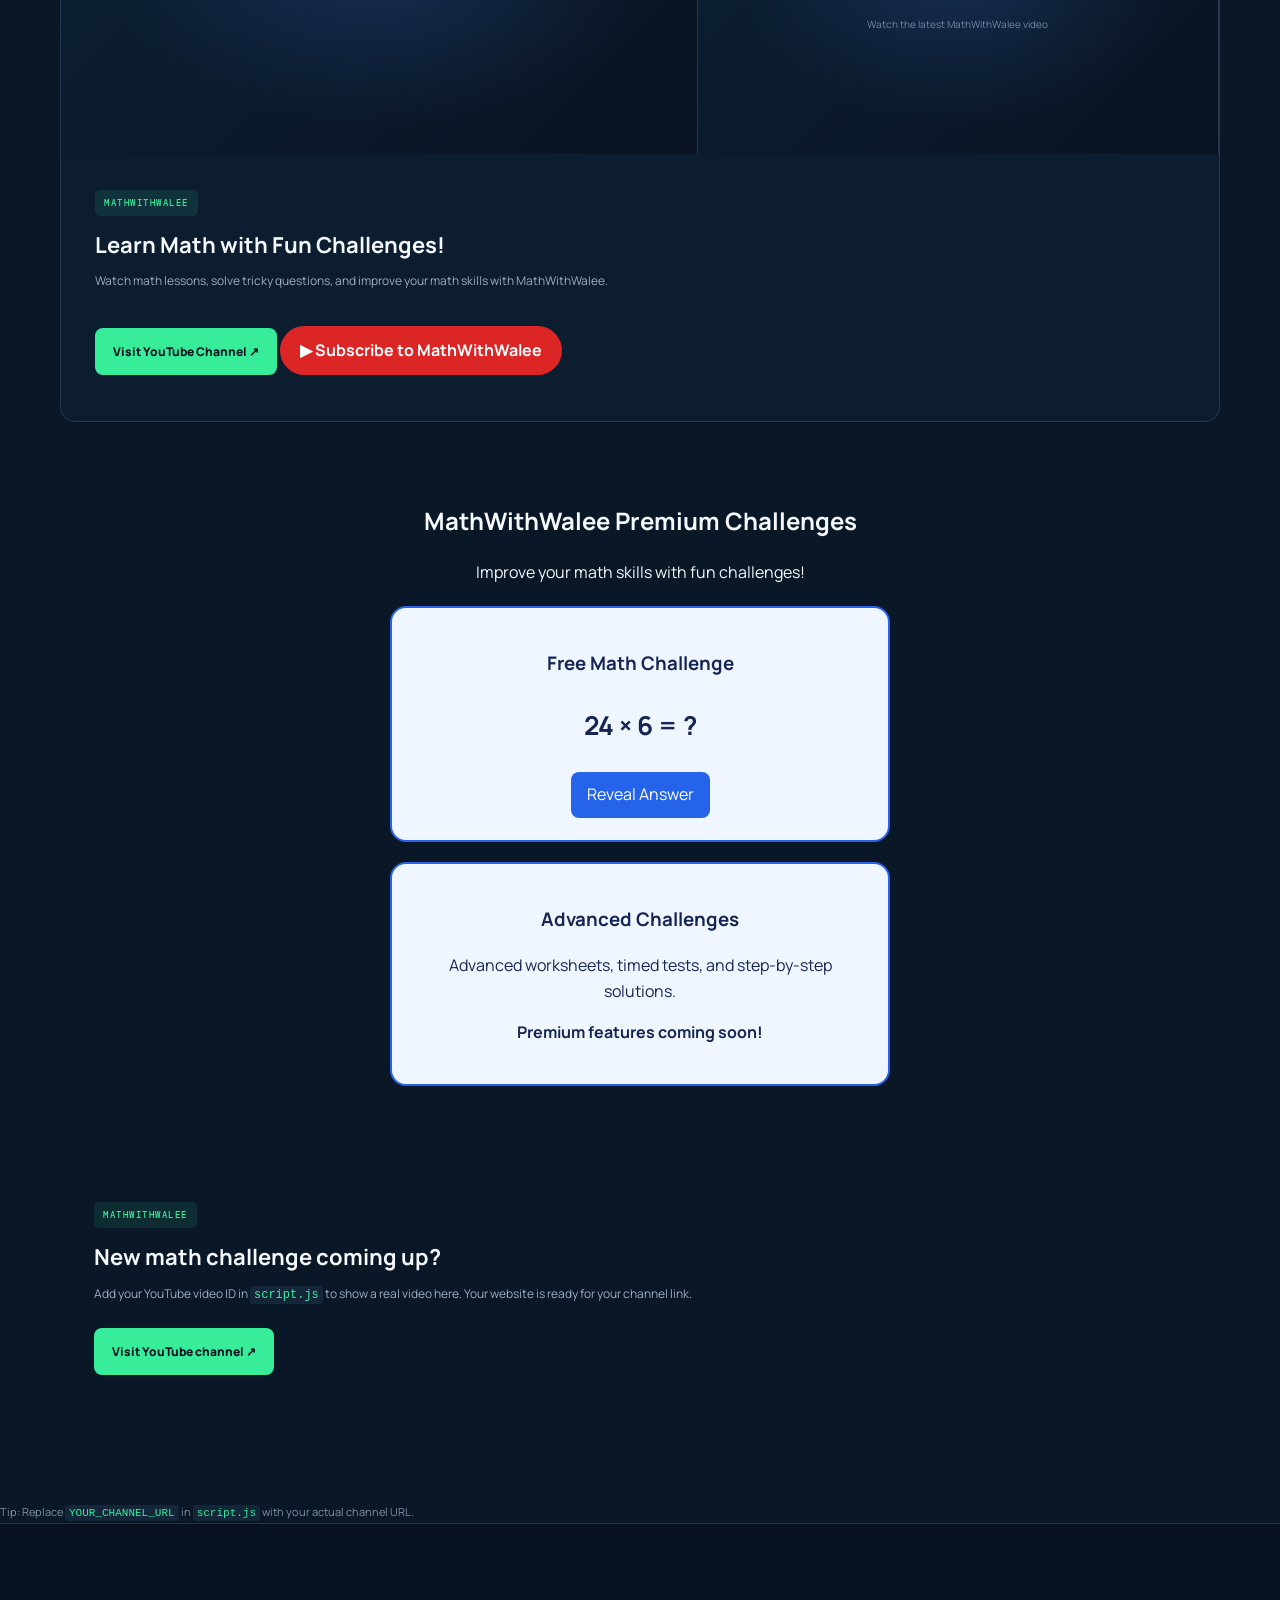
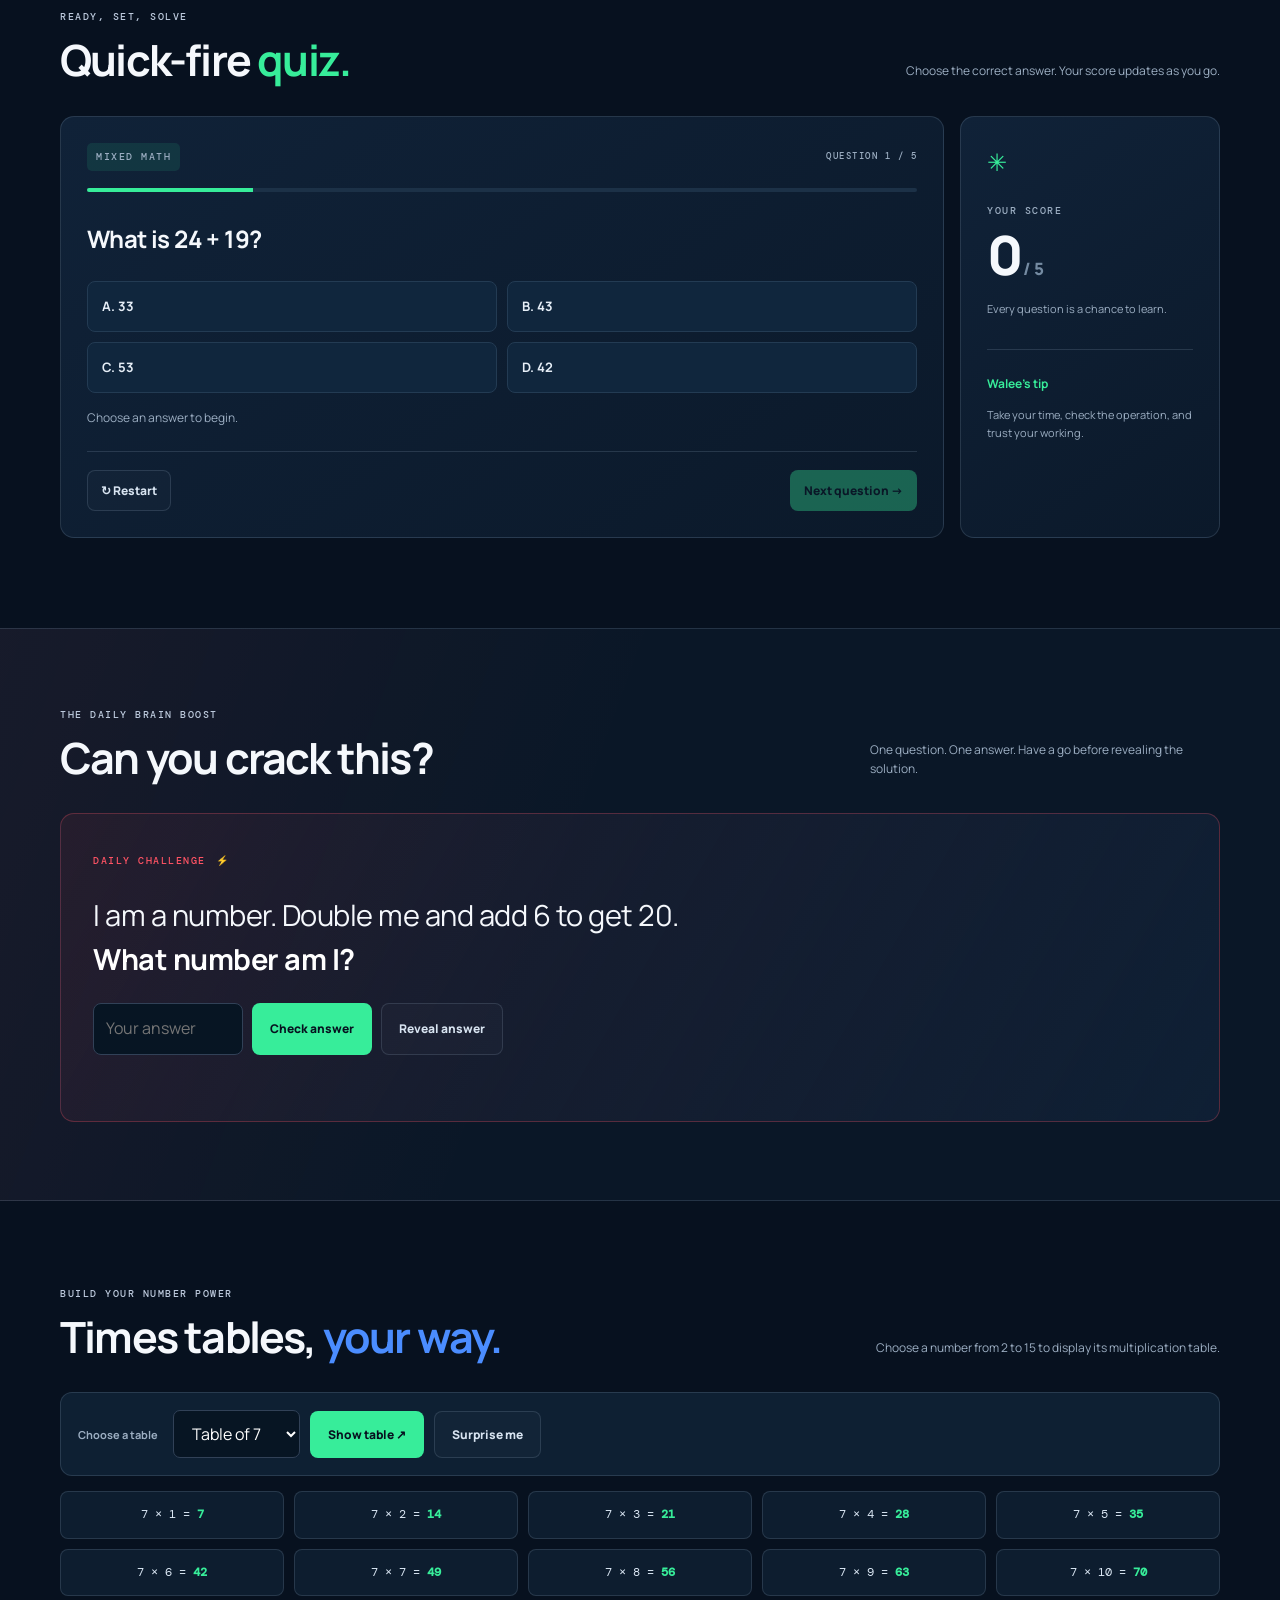
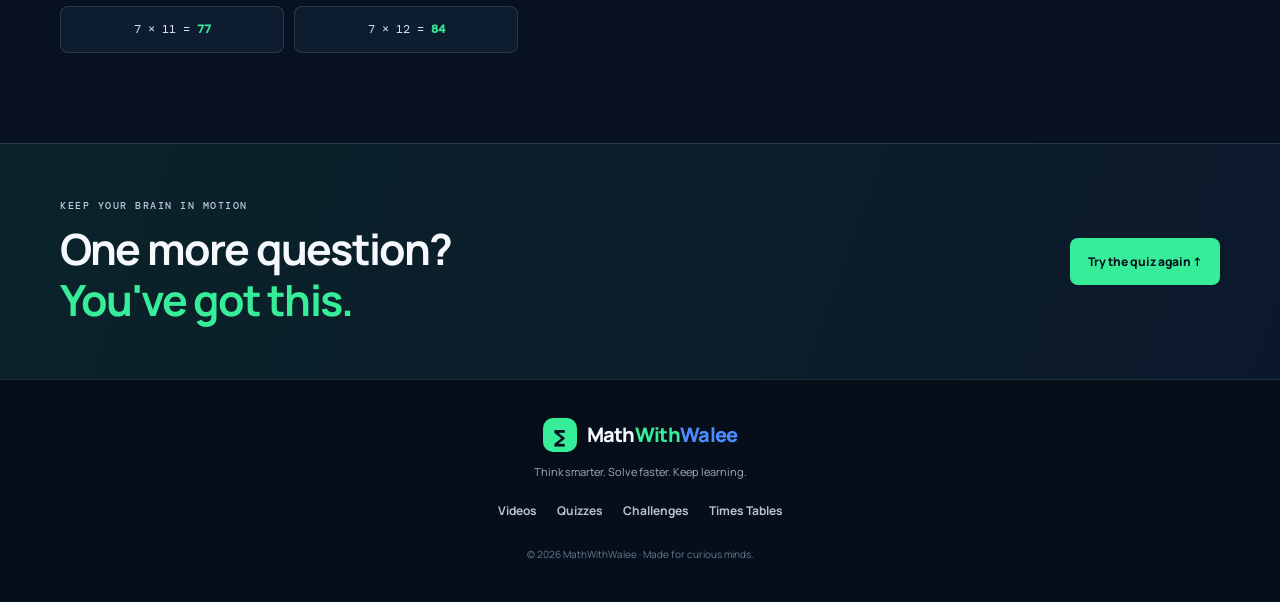
==== commit b28a61b2: "Update index.html" ====
--- a/index.html
+++ b/index.html
@@ -82,21 +82,21 @@
 </div>
 
 <section class="premium-section" id="premium">
-  <h2>⭐ MathWithWalee Premium Challenges</h2>
+  <h2> MathWithWalee Premium Challenges</h2>
   <p>Improve your math skills with fun challenges!</p>
 
   <div class="premium-card">
-    <h3>🧠 Free Math Challenge</h3>
+    <h3> Free Math Challenge</h3>
     <p class="math-question">24 × 6 = ?</p>
     <button class="challenge-btn"
       onclick="this.nextElementSibling.hidden = false">
       Reveal Answer
     </button>
-    <p hidden>Answer: 144 🎉</p>
+    <p hidden>Answer: 144 </p>
   </div>
 
   <div class="premium-card">
-    <h3>🔒 Advanced Challenges</h3>
+    <h3> Advanced Challenges</h3>
     <p>Advanced worksheets, timed tests, and step-by-step solutions.</p>
     <p><strong>Premium features coming soon!</strong></p>
   </div>
--- a/styles.css
+++ b/styles.css
@@ -10,3 +10,45 @@
 @media(max-width:620px){.section-wrap{width:calc(100% - 32px)}.site-header{height:66px;padding:0 16px;justify-content:space-between}.brand{font-size:18px}.menu-toggle{display:block;margin-left:auto}.site-header nav{display:none;position:absolute;top:65px;left:0;right:0;background:#091625;border-bottom:1px solid var(--line);padding:16px;flex-direction:column;gap:16px}.site-header nav.open{display:flex}.hero{padding-top:40px;min-height:auto}.hero-copy>p{font-size:13px}h1{letter-spacing:-2.6px;font-size:clamp(40px,12vw,64px)}.hero-art{height:260px}.equation-card{padding:20px}.equation{font-size:30px}.hero-stats{gap:18px}.hero-stats strong{font-size:19px}.hero-stats span{font-size:9px}.explore,.quiz-section,.tables-section{padding-top:60px;padding-bottom:65px}.section-heading{display:block}.section-heading>p{margin-top:12px}.feature-grid{gap:10px}.feature-card{padding:16px;min-height:235px}.feature-card h3{font-size:14px}.feature-card p{font-size:10px}.video-section{padding-top:60px;padding-bottom:60px}.video-panel{grid-template-columns:1fr}.video-placeholder{min-height:210px;border-right:0;border-bottom:1px solid var(--line)}.video-info{padding:23px}.quiz-layout{grid-template-columns:1fr}.quiz-card{padding:19px}.quiz-card h3{font-size:21px}.score-card{padding:20px}.score-symbol{margin-bottom:10px}.score-rule{margin:12px 0}.score-tip p{margin-top:5px}.challenge-section{padding:60px 0}.challenge-box{padding:22px}.challenge-actions input{width:100%}.challenge-actions .btn{flex:1}.table-results{grid-template-columns:repeat(2,1fr)}.tables-tool>*{flex:1}.tables-tool label{flex-basis:100%}.cta-inner{display:block;padding-top:40px;padding-bottom:40px}.cta-inner .btn{margin-top:20px}.footer-links{gap:12px;flex-wrap:wrap}}
 
 .video-placeholder.embedded-video{display:block;position:relative;min-height:0;aspect-ratio:16/9}.video-placeholder.embedded-video iframe{display:block;width:100%;height:100%;min-height:270px;border:0}
+
+.subscribe-btn {
+  display: inline-block;
+  margin: 12px 0;
+  padding: 12px 20px;
+  border-radius: 30px;
+  background: #dc2626;
+  color: white;
+  font-weight: bold;
+  text-decoration: none;
+}
+
+.premium-section {
+  max-width: 900px;
+  margin: 35px auto;
+  padding: 25px 16px;
+  text-align: center;
+}
+
+.premium-card {
+  max-width: 500px;
+  margin: 20px auto;
+  padding: 22px;
+  border: 2px solid #2563eb;
+  border-radius: 16px;
+  background: #eff6ff;
+  color: #172554;
+}
+
+.math-question {
+  font-size: 26px;
+  font-weight: bold;
+}
+
+.challenge-btn {
+  padding: 10px 16px;
+  border: 0;
+  border-radius: 8px;
+  background: #2563eb;
+  color: white;
+  cursor: pointer;
+}
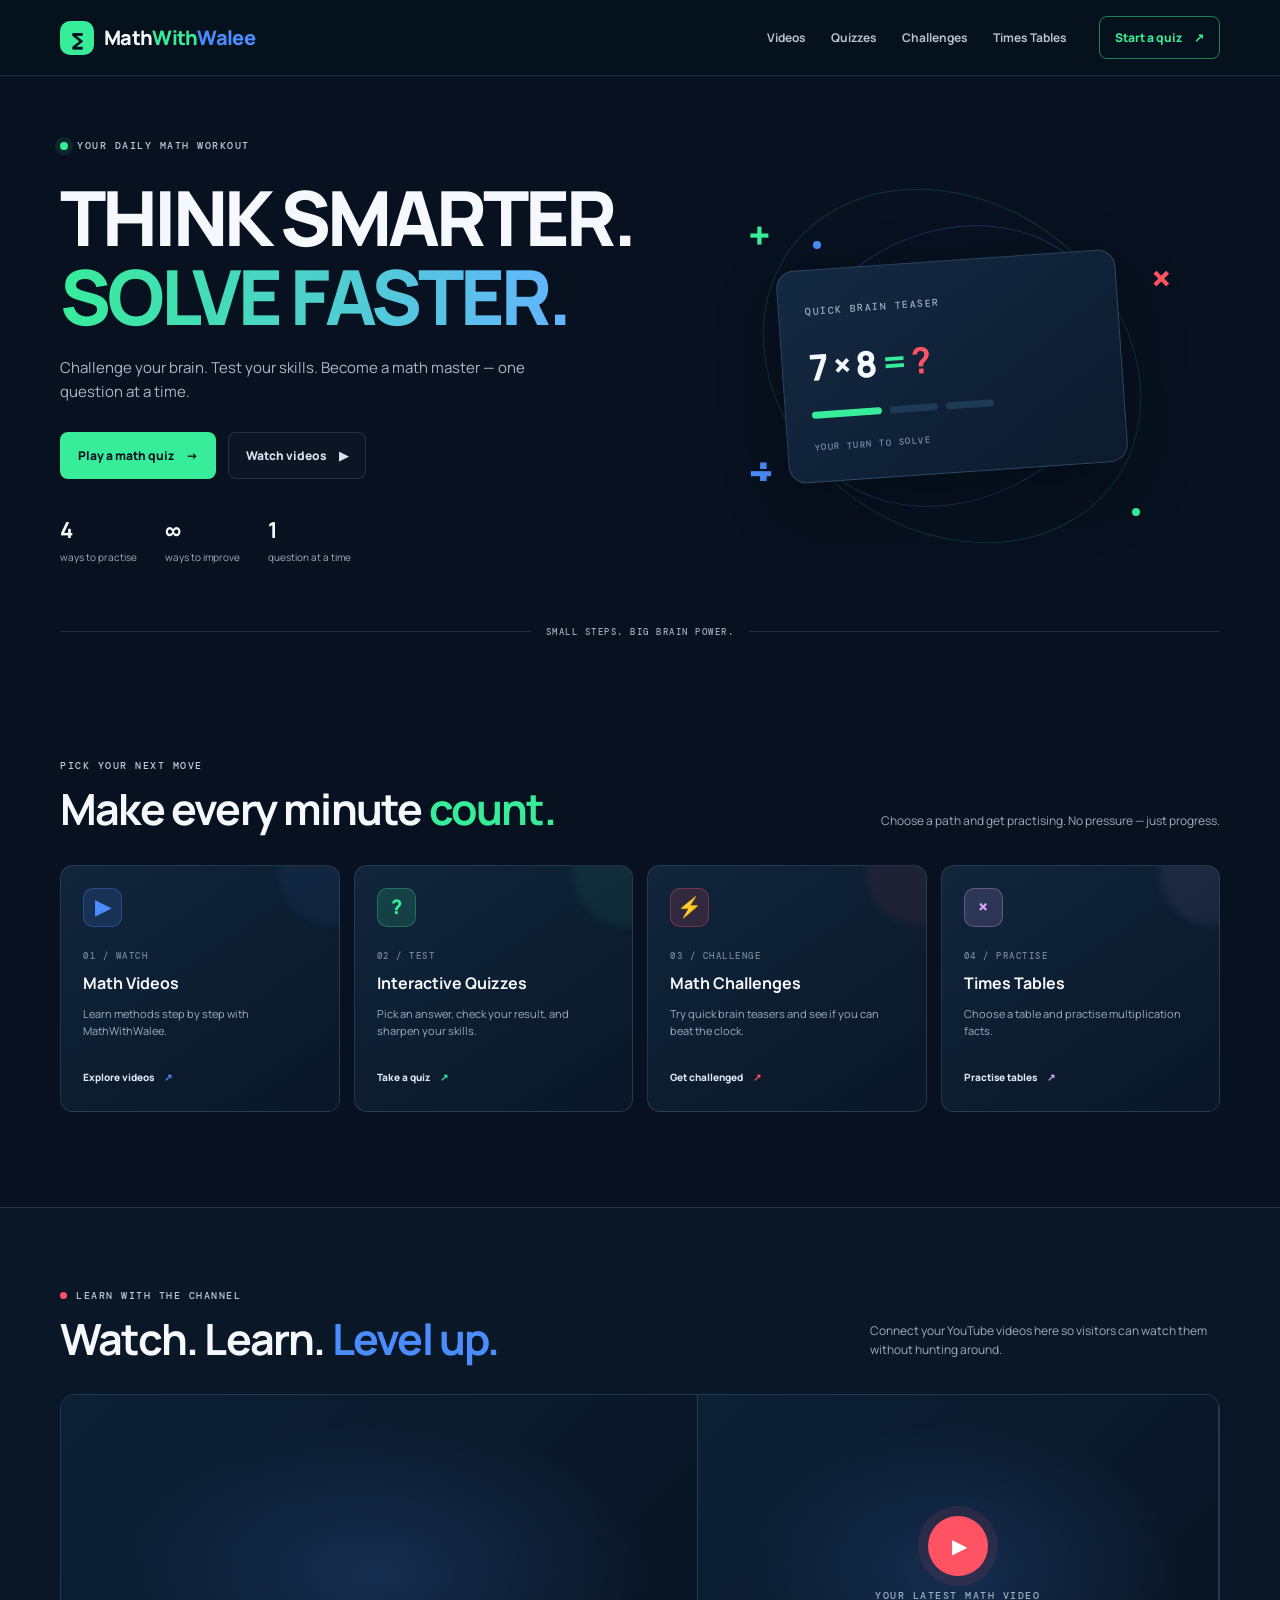
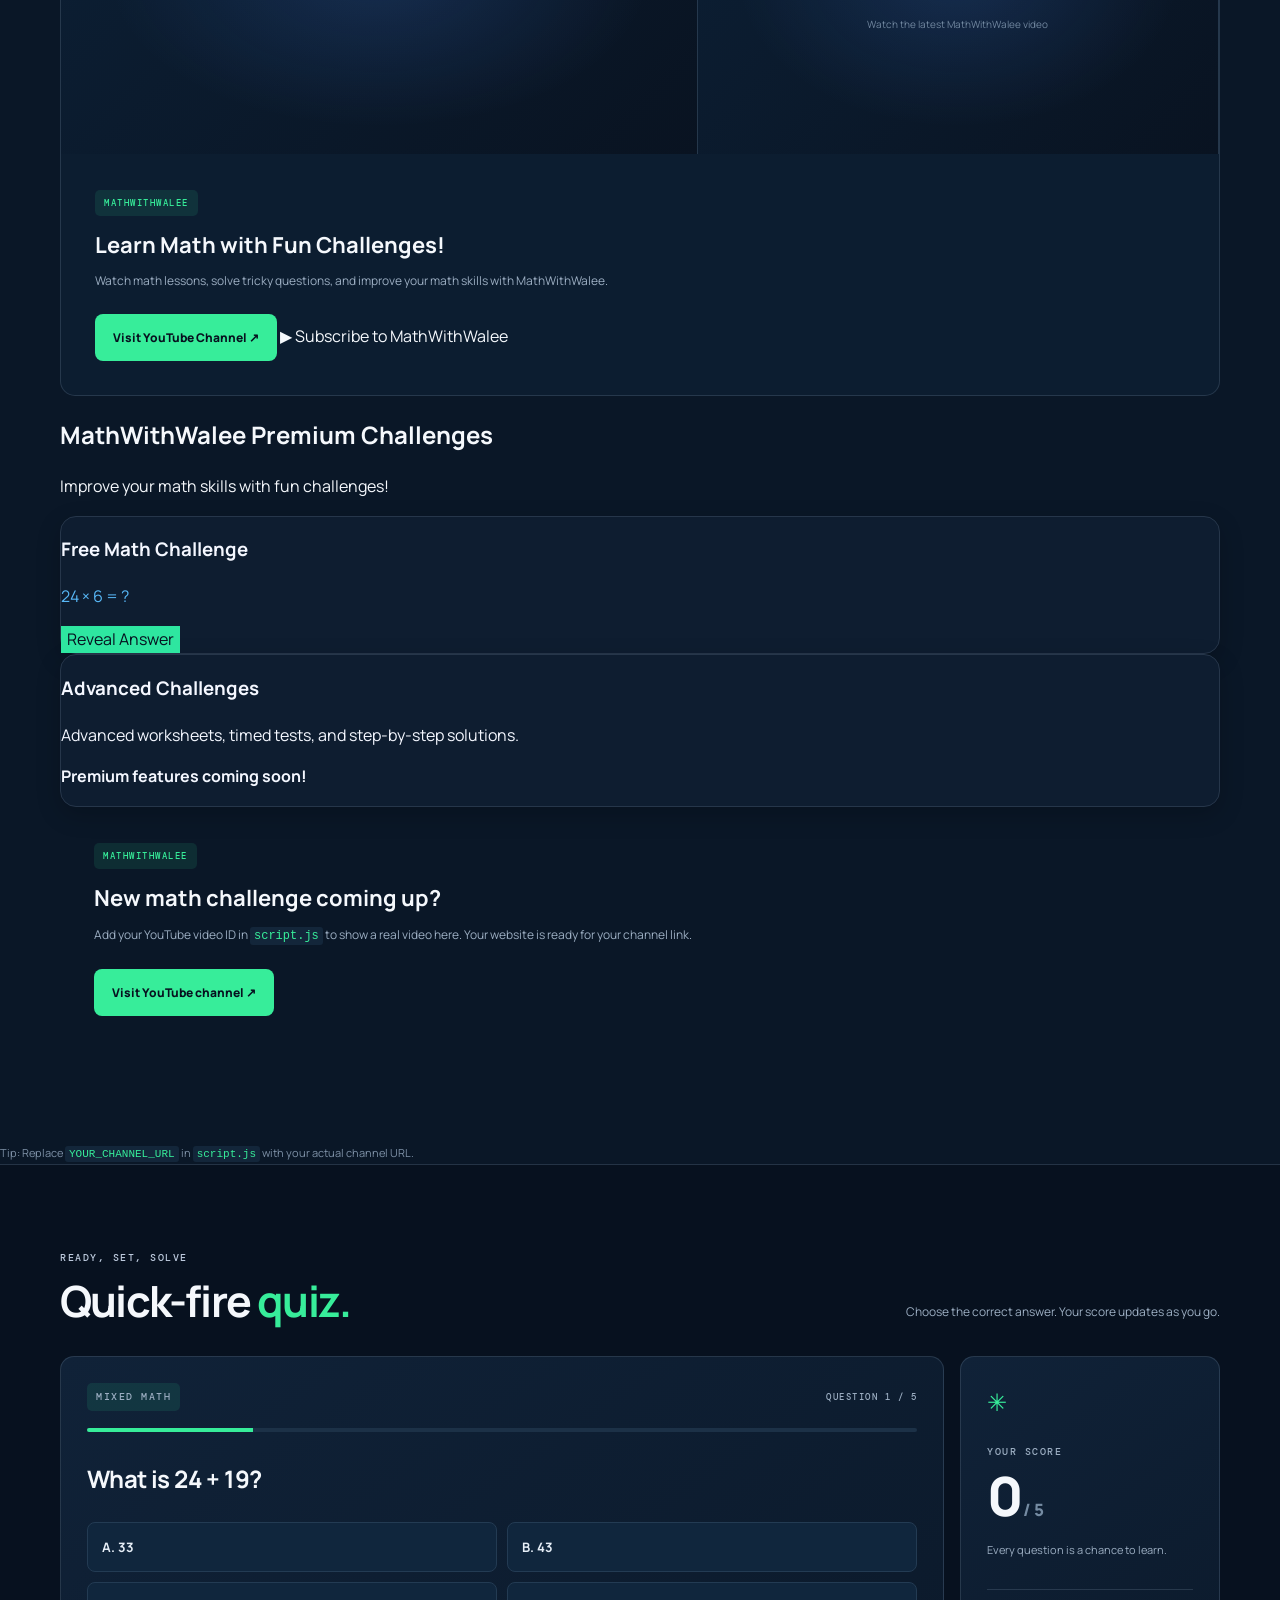
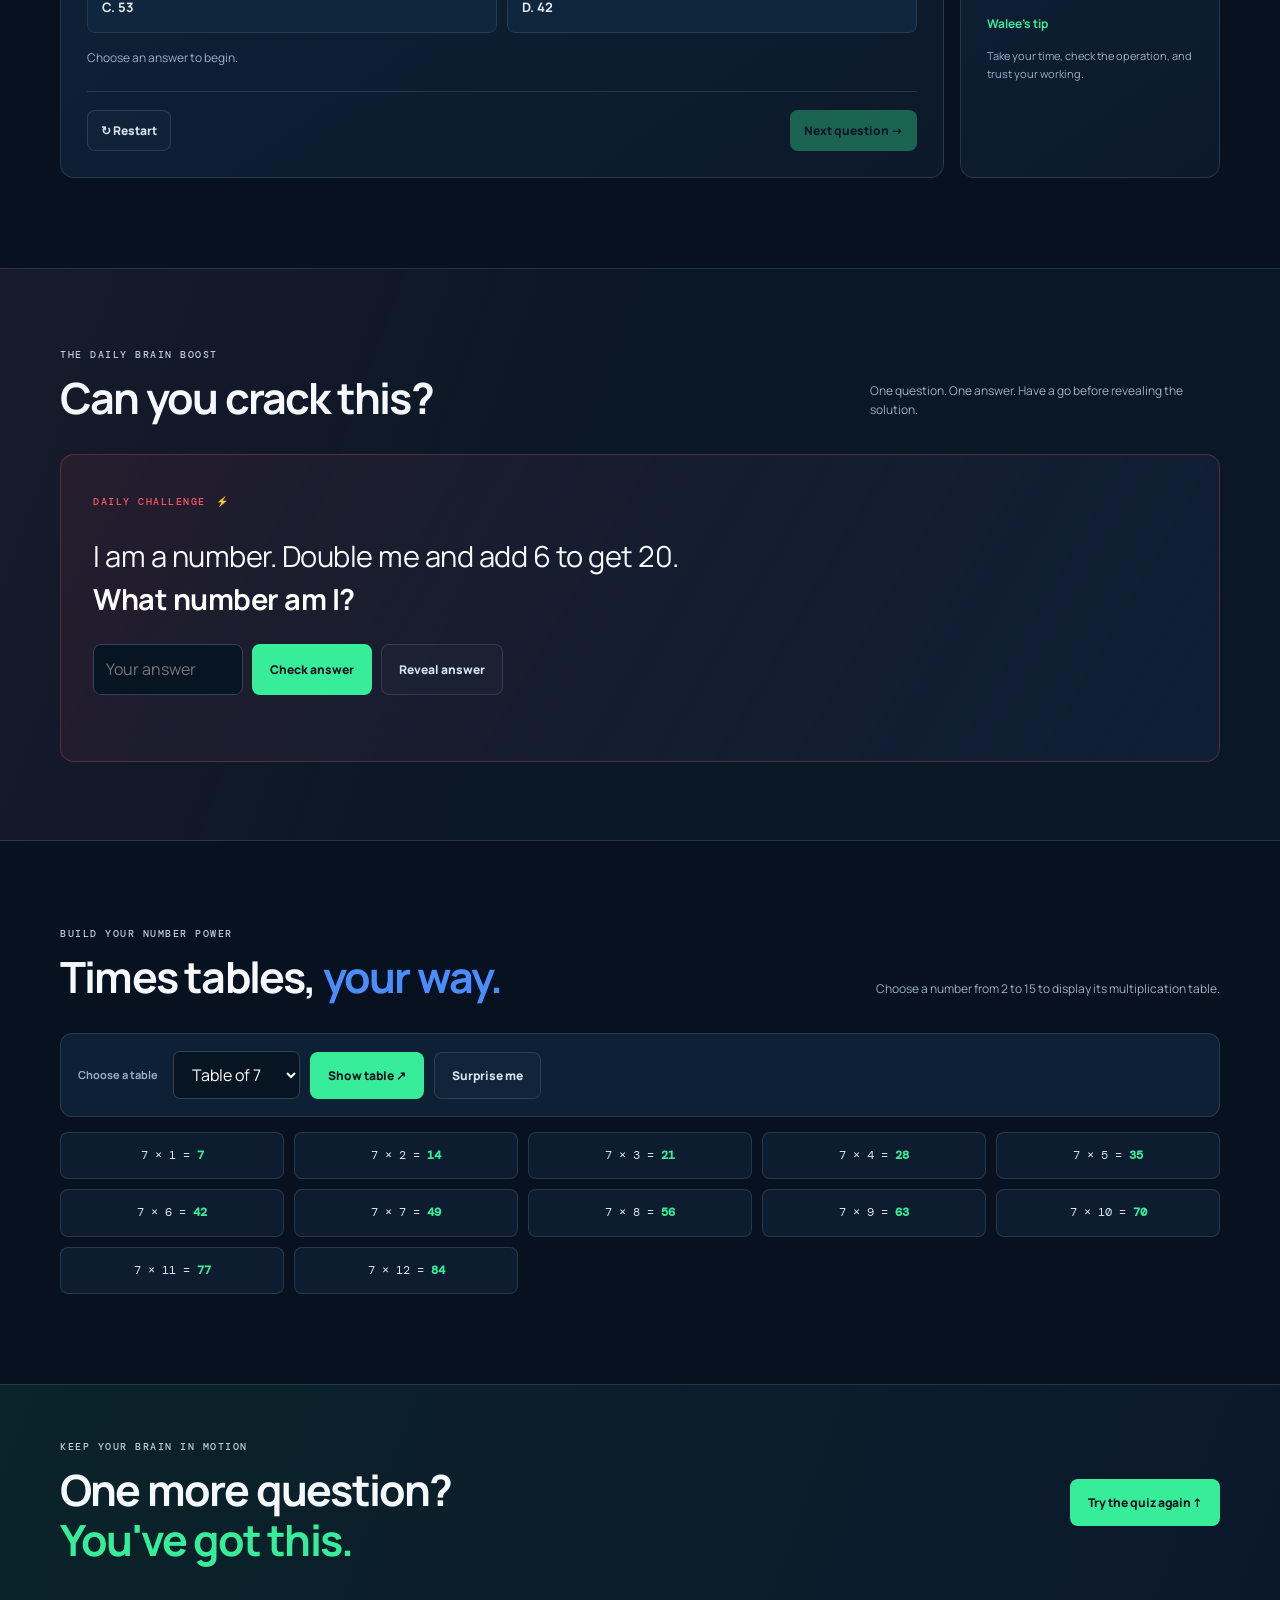
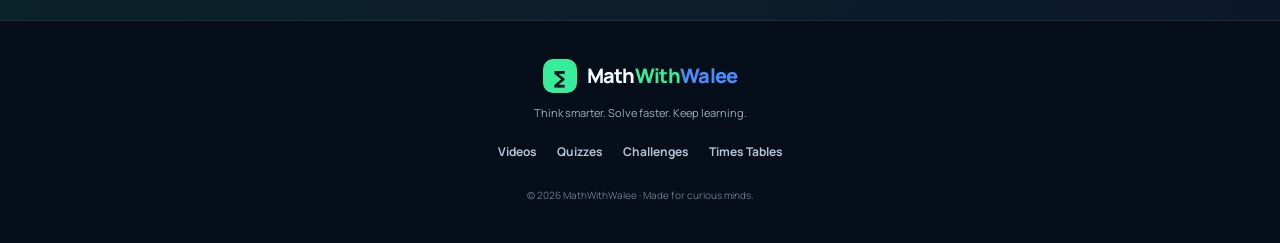
==== commit e429b3d3: "Update index.html" ====
--- a/index.html
+++ b/index.html
@@ -1,6 +1,7 @@
 <!doctype html>
 <html lang="en">
 <head>
+  <meta name="google-site-verification" content="google52cfba0fafa465ed" />
   <meta charset="utf-8">
   <meta name="viewport" content="width=device-width, initial-scale=1">
   <meta name="description" content="MathWithWalee — think smarter, solve faster. Practice math quizzes, challenges, times tables and videos.">
--- a/styles.css
+++ b/styles.css
@@ -11,44 +11,40 @@
 
 .video-placeholder.embedded-video{display:block;position:relative;min-height:0;aspect-ratio:16/9}.video-placeholder.embedded-video iframe{display:block;width:100%;height:100%;min-height:270px;border:0}
 
-.subscribe-btn {
-  display: inline-block;
-  margin: 12px 0;
-  padding: 12px 20px;
-  border-radius: 30px;
-  background: #dc2626;
-  color: white;
-  font-weight: bold;
-  text-decoration: none;
+
+
+
+/* Match MathWithWalee challenge cards to the website */
+
+.premium-card,
+.premium-section .premium-card,
+.subscribe-section .premium-card {
+  background: #0e1d30 !important;
+  color: #f4f7ff !important;
+  border: 1px solid #26364a !important;
+  border-radius: 16px;
+  box-shadow: 0 8px 25px rgba(0, 0, 0, 0.2);
 }
 
-.premium-section {
-  max-width: 900px;
-  margin: 35px auto;
-  padding: 25px 16px;
-  text-align: center;
+.premium-card h2,
+.premium-card h3,
+.premium-card p {
+  color: #f4f7ff !important;
 }
 
-.premium-card {
-  max-width: 500px;
-  margin: 20px auto;
-  padding: 22px;
-  border: 2px solid #2563eb;
-  border-radius: 16px;
-  background: #eff6ff;
-  color: #172554;
+.premium-card .math-question {
+  color: #58b8f7 !important;
 }
 
-.math-question {
-  font-size: 26px;
-  font-weight: bold;
+.premium-card .coming-soon {
+  background: #102b34 !important;
+  color: #2ee6a0 !important;
+  border: 1px solid #17483f;
 }
 
-.challenge-btn {
-  padding: 10px 16px;
-  border: 0;
-  border-radius: 8px;
-  background: #2563eb;
-  color: white;
-  cursor: pointer;
+.premium-card button,
+.premium-card .challenge-btn {
+  background: #2ee6a0 !important;
+  color: #06101f !important;
+  border: none;
 }
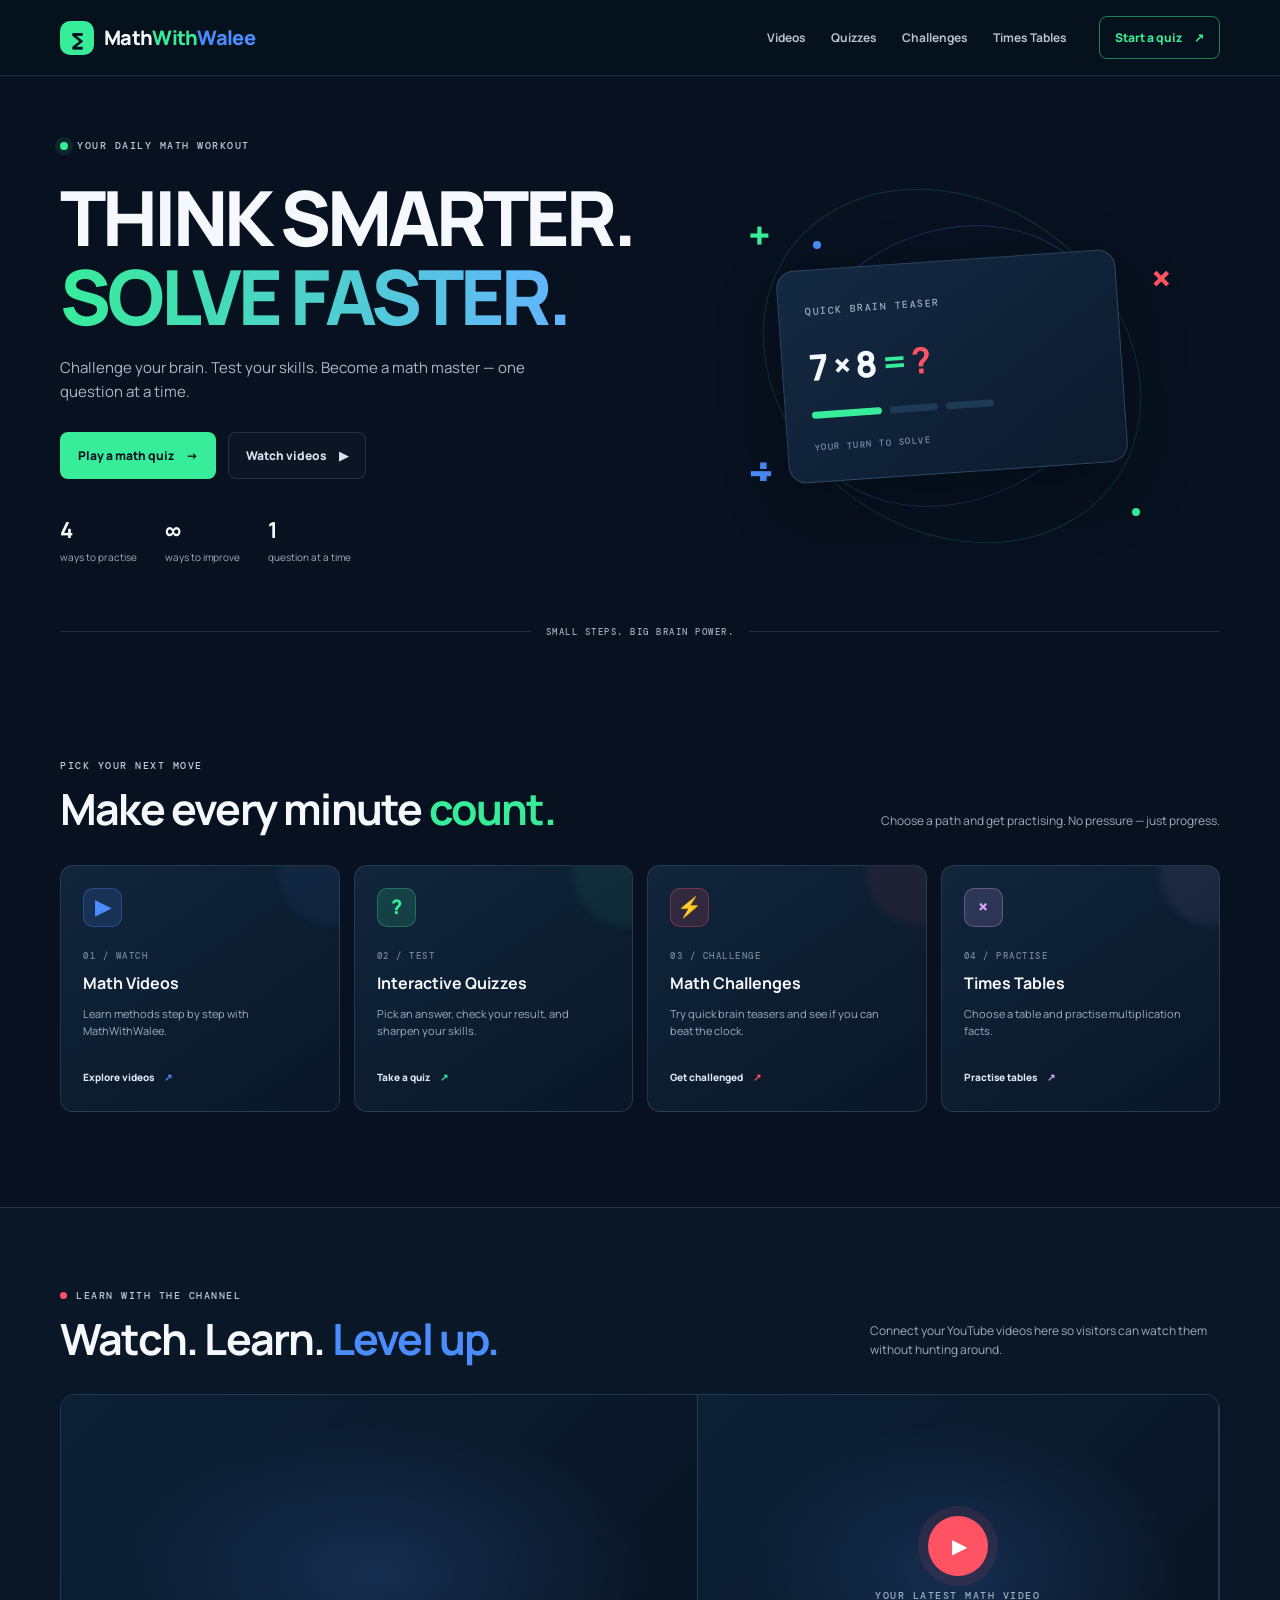
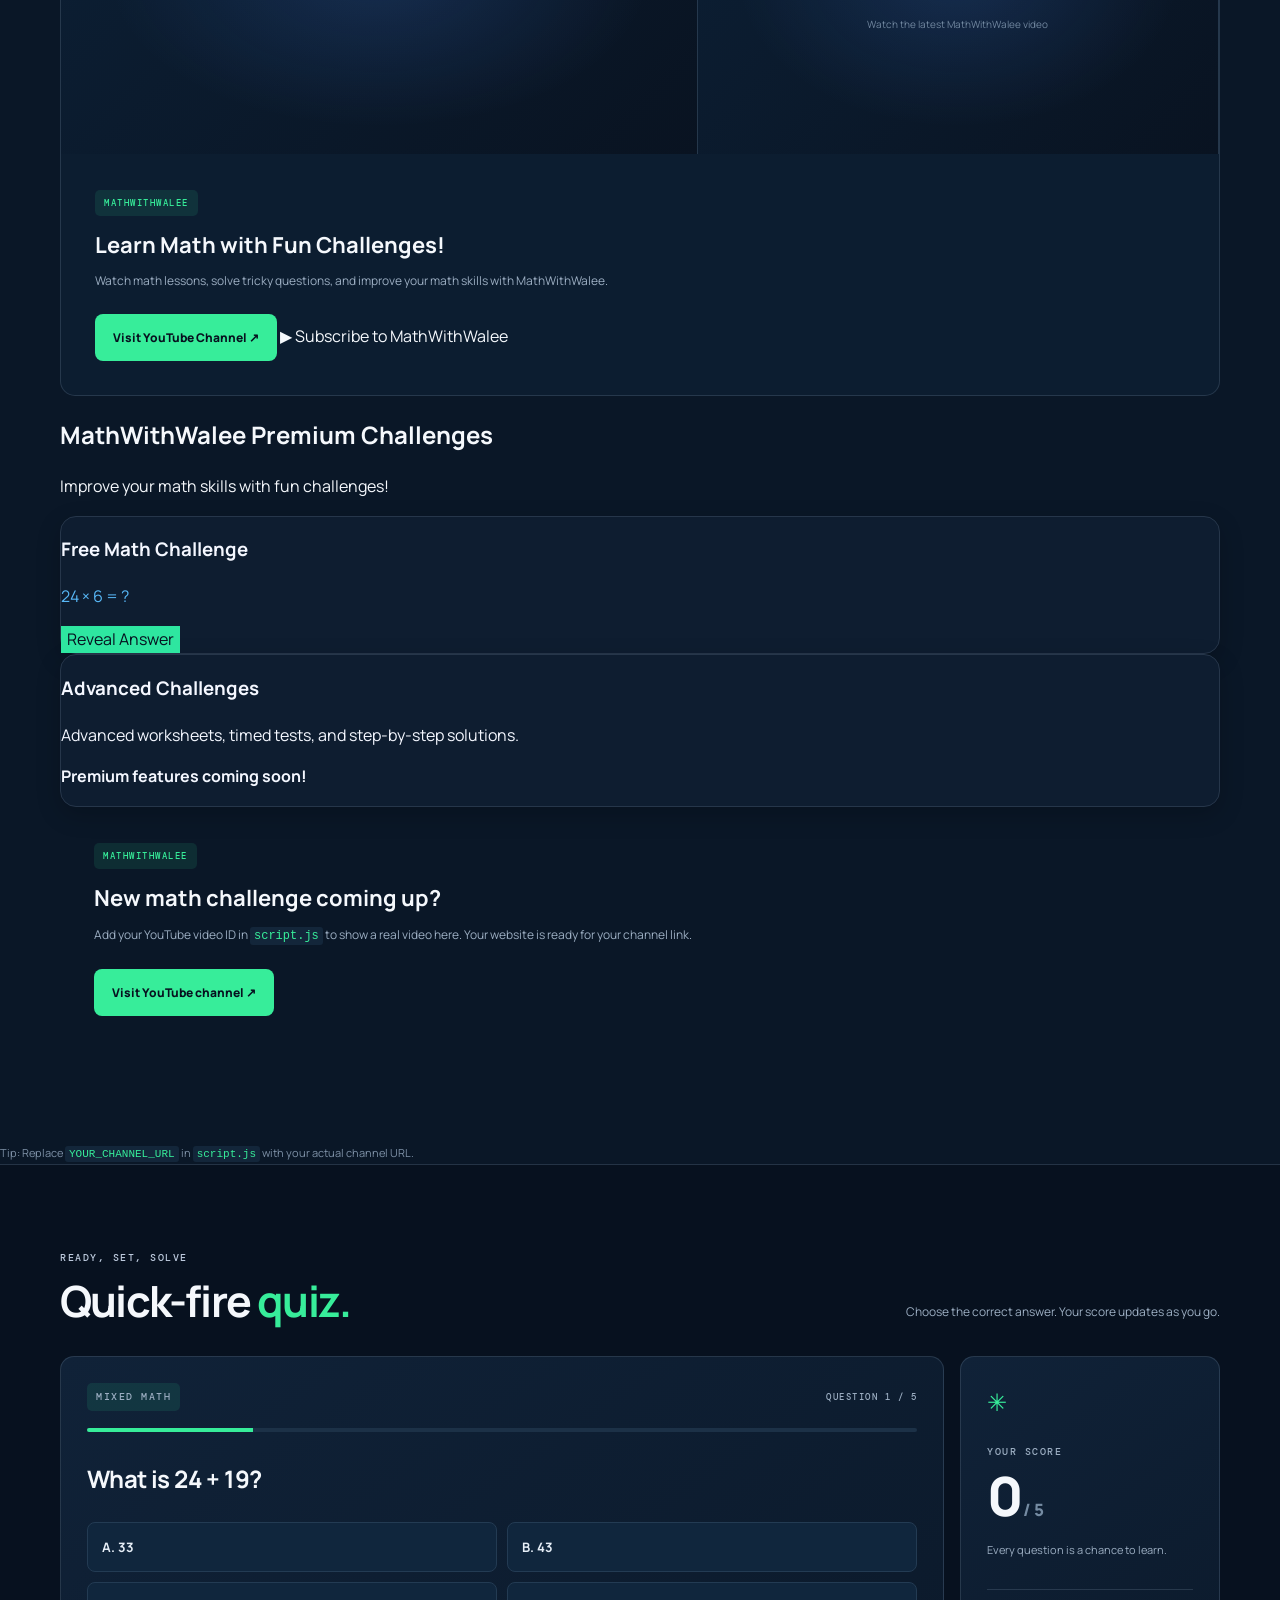
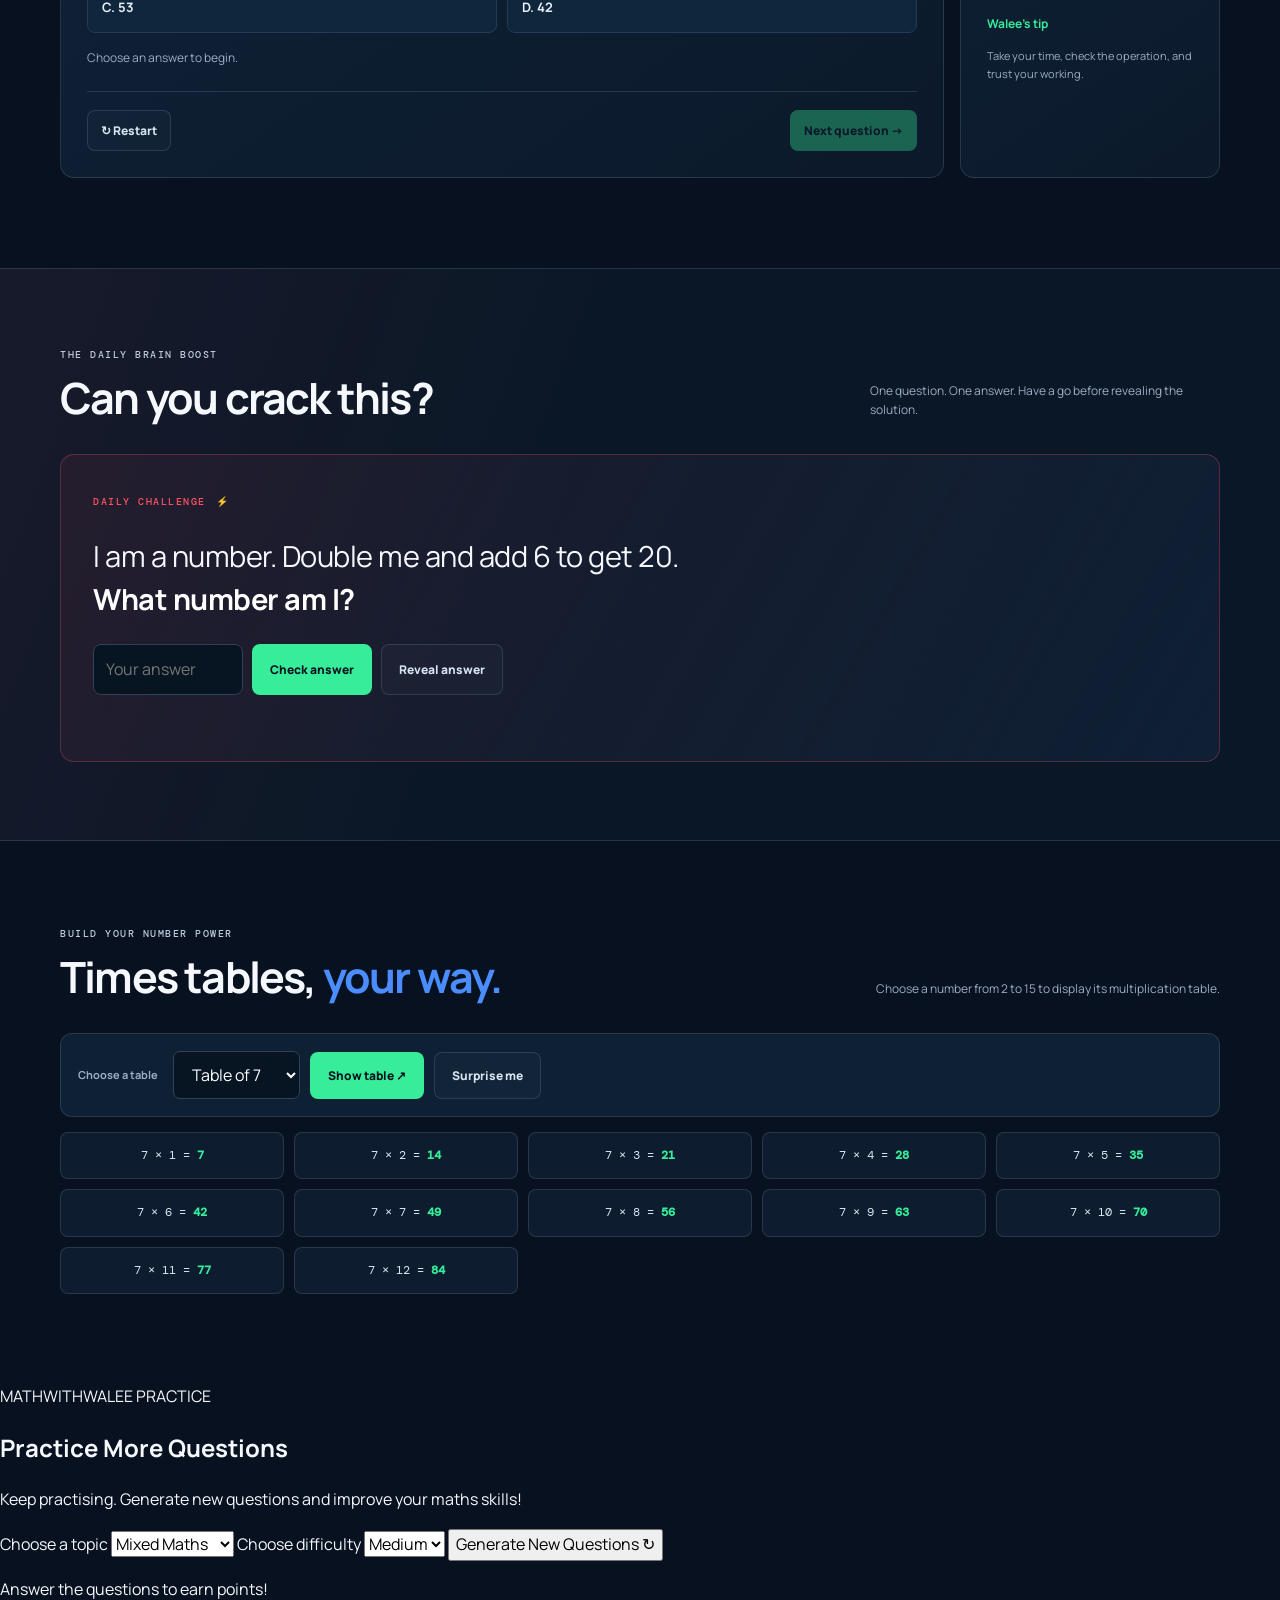
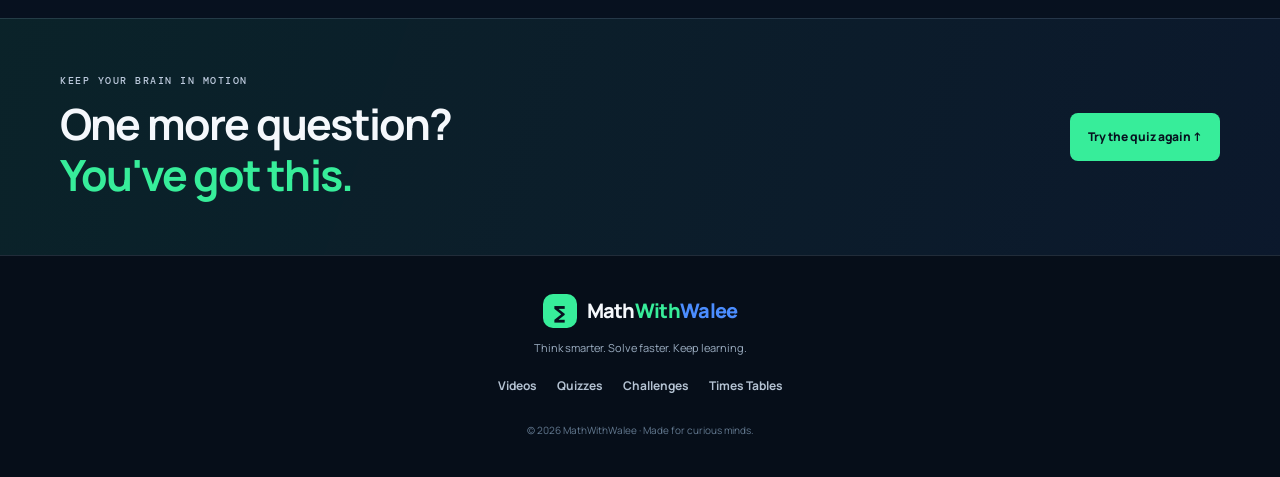
==== commit 762e7f1a: "Update index.html" ====
--- a/index.html
+++ b/index.html
@@ -137,6 +137,44 @@
       <div class="table-results" id="tableResults" aria-live="polite"></div>
     </section>
 
+    
+<!-- NEW SECTION: Practice More Questions -->
+<section class="practice-more" id="practice-more">
+  <div class="practice-heading">
+    <span class="practice-label">MATHWITHWALEE PRACTICE</span>
+    <h2>Practice More Questions</h2>
+    <p>Keep practising. Generate new questions and improve your maths skills!</p>
+  </div>
+
+  <div class="practice-card">
+    <label for="practiceTopic">Choose a topic</label>
+    <select id="practiceTopic">
+      <option value="mixed">Mixed Maths</option>
+      <option value="addition">Addition</option>
+      <option value="subtraction">Subtraction</option>
+      <option value="multiplication">Multiplication</option>
+      <option value="division">Division</option>
+    </select>
+
+    <label for="practiceDifficulty">Choose difficulty</label>
+    <select id="practiceDifficulty">
+      <option value="easy">Easy</option>
+      <option value="medium" selected>Medium</option>
+      <option value="hard">Hard</option>
+    </select>
+
+    <button type="button" id="generatePractice">
+      Generate New Questions ↻
+    </button>
+
+    <div id="practiceQuestions"></div>
+
+    <p id="practiceScore" aria-live="polite">
+      Answer the questions to earn points!
+    </p>
+  </div>
+</section>
+
     <section class="final-cta"><div class="section-wrap cta-inner"><div><div class="eyebrow">KEEP YOUR BRAIN IN MOTION</div><h2>One more question?<br><span class="green">You've got this.</span></h2></div><a class="btn btn-primary" href="#quiz">Try the quiz again ↑</a></div></section>
   </main>
   <footer class="site-footer"><a class="brand" href="#home"><span class="brand-mark">∑</span><span>Math<span class="green">With</span><span class="blue">Walee</span></span></a><p>Think smarter. Solve faster. Keep learning.</p><div class="footer-links"><a href="#videos">Videos</a><a href="#quiz">Quizzes</a><a href="#challenges">Challenges</a><a href="#tables">Times Tables</a></div><small>© <span id="year"></span> MathWithWalee · Made for curious minds.</small></footer>
